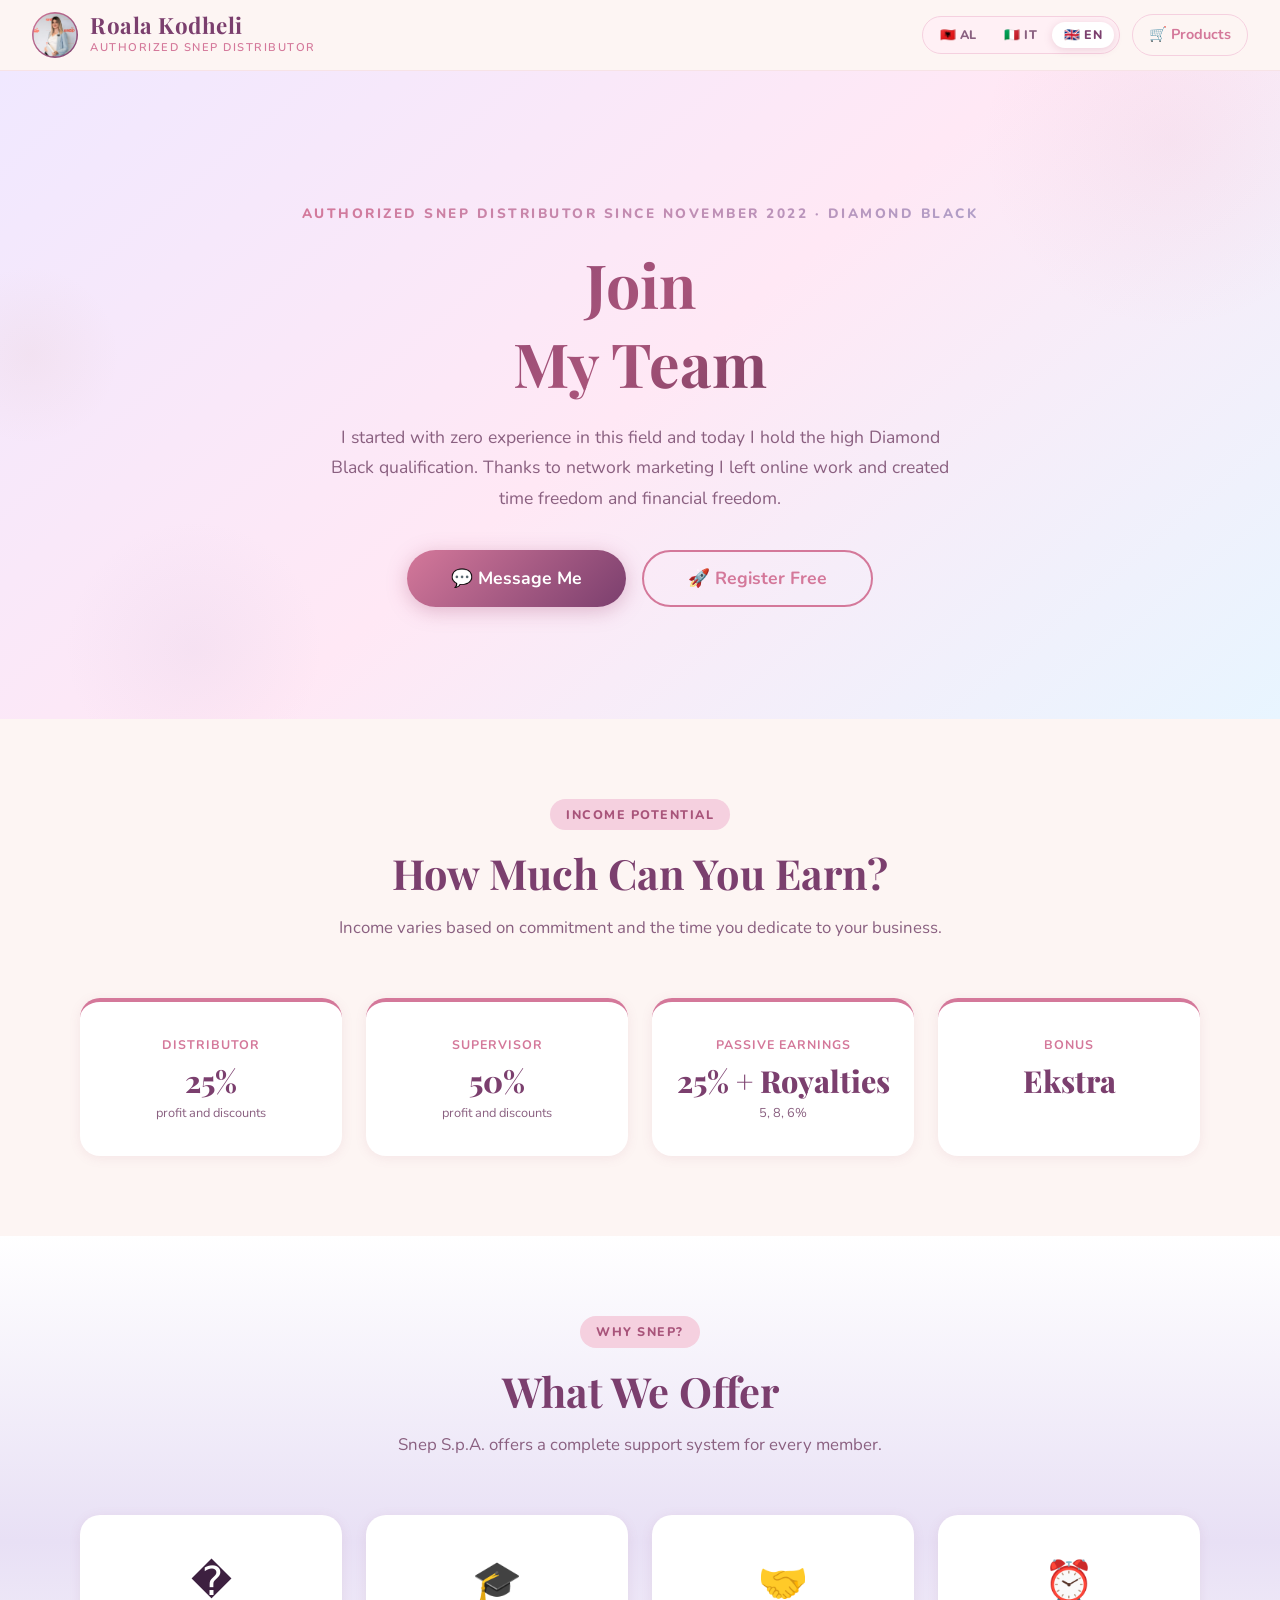
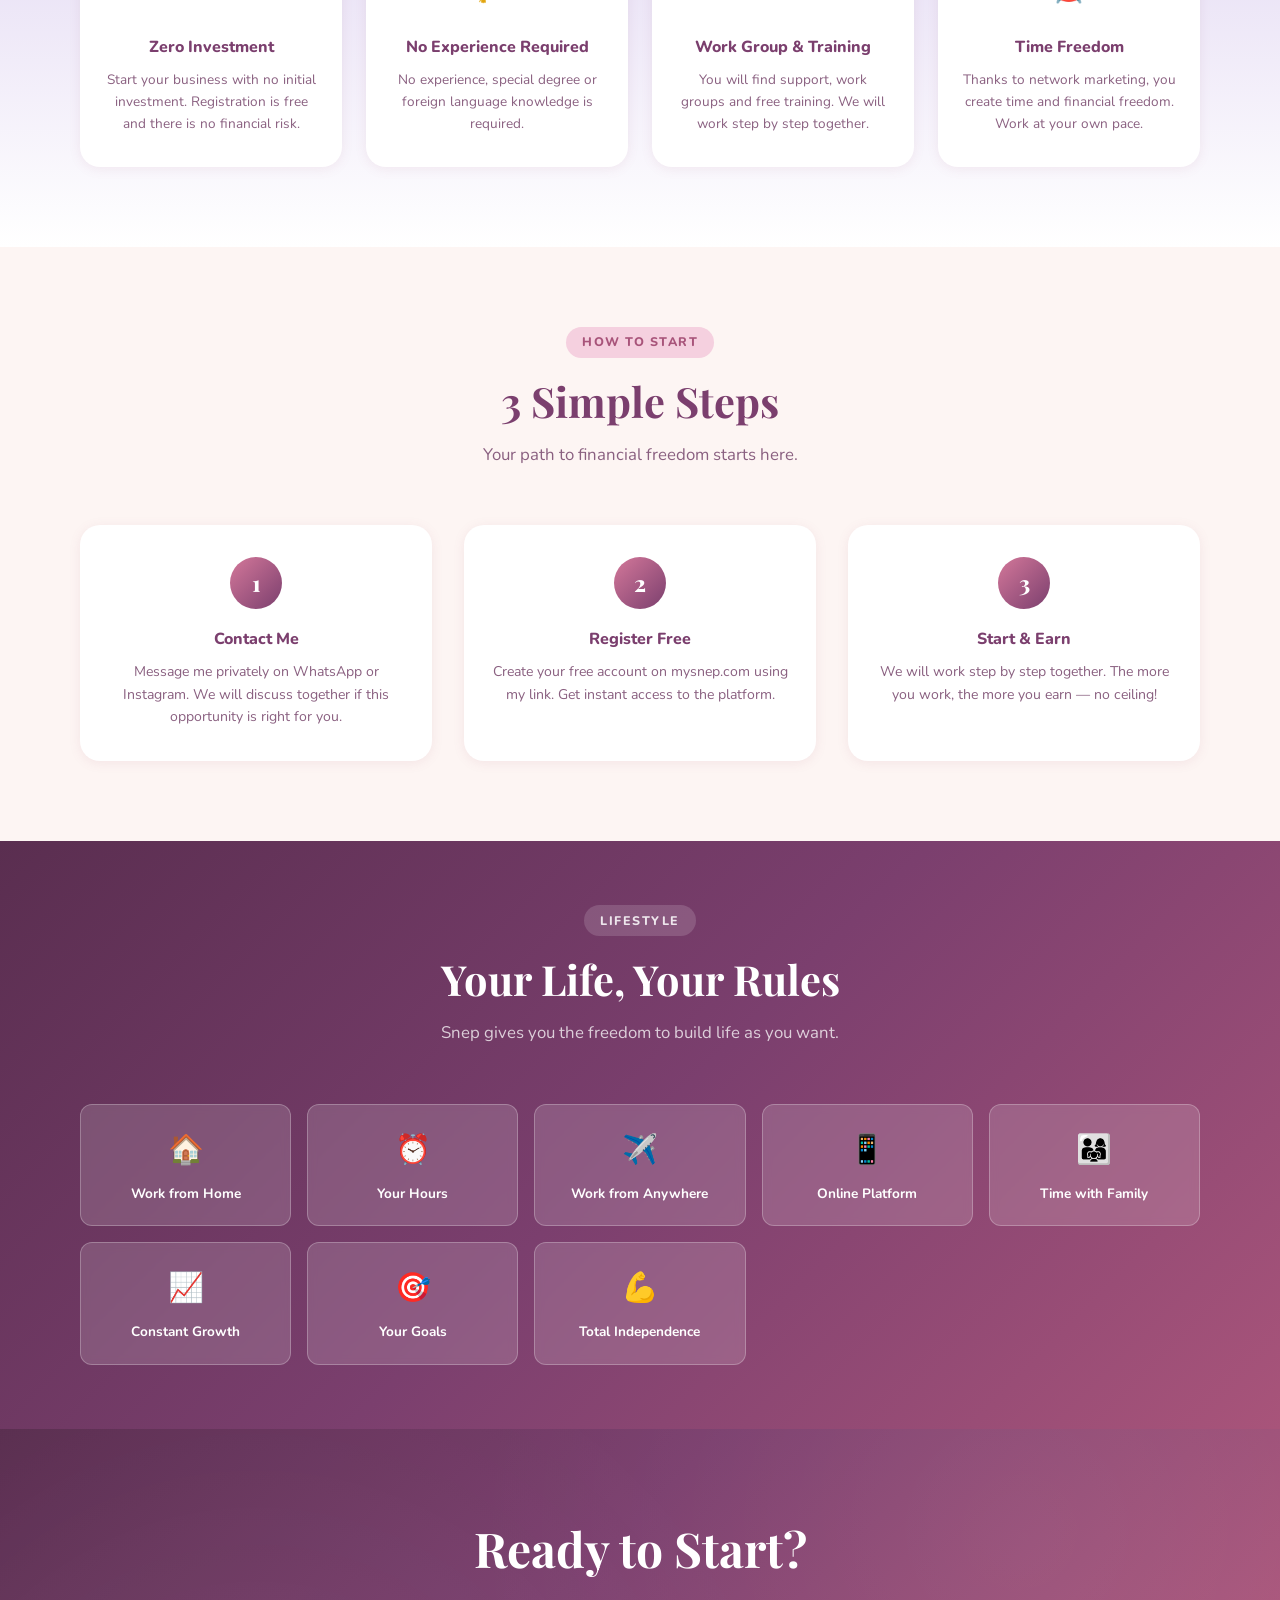
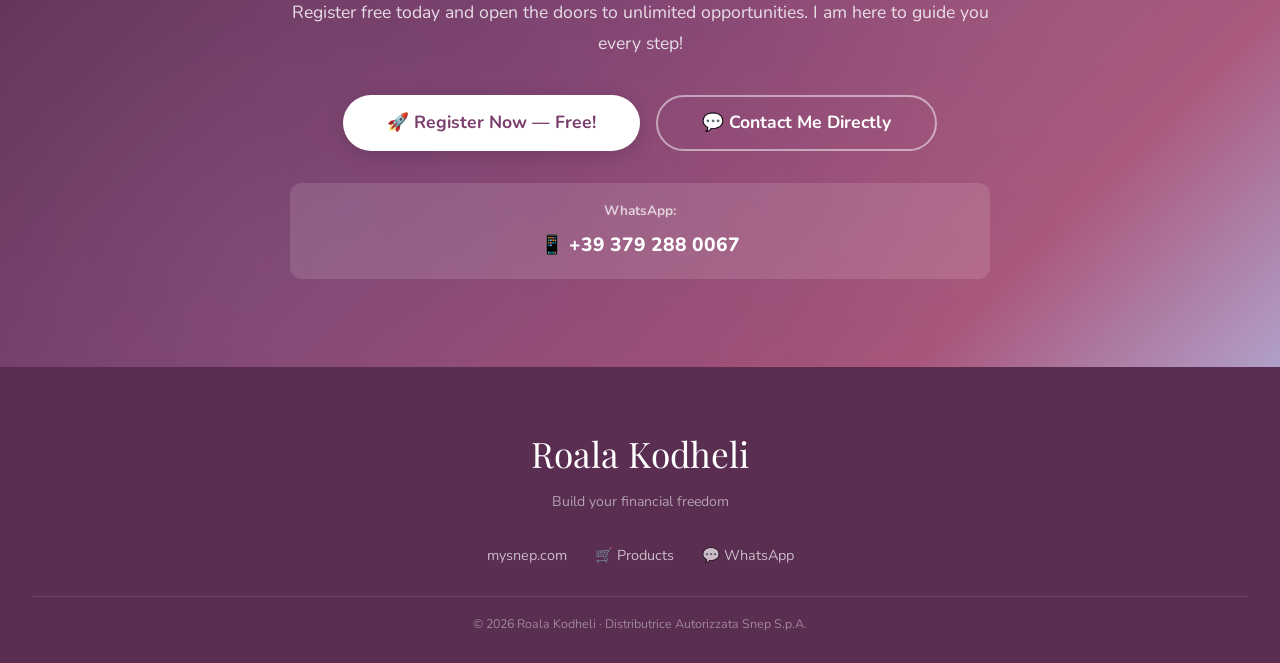
==== bashkohu.html @ 8983ddeb "Add files via upload" ====
﻿<!DOCTYPE html>
<html lang="sq">
<head>
  <meta charset="UTF-8"/>
  <meta name="viewport" content="width=device-width, initial-scale=1.0"/>
  <title>Roala Kodheli — Behu Pjesë e Ekipit Tim</title>
  <meta name="description" content="Roala Kodheli · Distributore e Autorizuar Snep S.p.A. — Ndërto biznesin tënd me zero investime. Bashkohu ekipit tim sot!"/>
  <link rel="stylesheet" href="style.css"/>
  <script>if(localStorage.getItem('snep_v')!=='2'){Object.keys(localStorage).filter(k=>k.startsWith('snep-snap')).forEach(k=>localStorage.removeItem(k));localStorage.setItem('snep_v','2');}</script>
  <style>
    /* ---- Income cards ---- */
    .income-grid {
      display: grid;
      grid-template-columns: repeat(auto-fit, minmax(200px, 1fr));
      gap: 1.5rem;
      margin-top: 2.5rem;
    }
    .income-card {
      background: white;
      border-radius: var(--radius);
      padding: 2rem 1.5rem;
      text-align: center;
      box-shadow: var(--shadow-sm);
      border-top: 4px solid var(--pink);
      transition: transform 0.3s ease, box-shadow 0.3s ease;
    }
    .income-card:hover { transform: translateY(-6px); box-shadow: var(--shadow-md); }
    .income-level {
      font-size: 0.78rem; font-weight: 700; letter-spacing: 1px;
      text-transform: uppercase; color: var(--pink); margin-bottom: 0.5rem;
    }
    .income-amount {
      font-family: 'Playfair Display', serif;
      font-size: 1.9rem; font-weight: 800;
      color: var(--plum); line-height: 1.1;
    }
    .income-period {
      font-size: 0.8rem; color: var(--text-muted); margin-top: 0.3rem;
    }

    /* ---- Steps ---- */
    .steps-grid {
      display: grid;
      grid-template-columns: repeat(auto-fit, minmax(240px, 1fr));
      gap: 2rem;
      margin-top: 2.5rem;
    }
    .step-card {
      background: white;
      border-radius: var(--radius);
      padding: 2rem 1.5rem;
      text-align: center;
      box-shadow: var(--shadow-sm);
      position: relative;
    }
    .step-number {
      width: 52px; height: 52px;
      background: linear-gradient(135deg, var(--pink), var(--plum));
      color: white; border-radius: 50%;
      display: flex; align-items: center; justify-content: center;
      font-family: 'Playfair Display', serif;
      font-size: 1.4rem; font-weight: 800;
      margin: 0 auto 1rem;
    }
    .step-title { font-weight: 800; font-size: 1rem; color: var(--plum); margin-bottom: 0.5rem; }
    .step-desc { font-size: 0.88rem; color: var(--text-muted); line-height: 1.6; }

    /* ---- Why join cards ---- */
    .why-grid {
      display: grid;
      grid-template-columns: repeat(auto-fit, minmax(220px, 1fr));
      gap: 1.5rem;
      margin-top: 2.5rem;
    }
    .why-card {
      background: white;
      border-radius: var(--radius);
      padding: 2rem 1.5rem;
      text-align: center;
      box-shadow: var(--shadow-sm);
      transition: transform 0.3s ease;
    }
    .why-card:hover { transform: translateY(-4px); }
    .why-icon { font-size: 2.5rem; margin-bottom: 1rem; }
    .why-title { font-weight: 800; font-size: 1rem; color: var(--plum); margin-bottom: 0.5rem; }
    .why-desc { font-size: 0.85rem; color: var(--text-muted); line-height: 1.6; }

    /* ---- Freedom grid ---- */
    .freedom-grid {
      display: grid;
      grid-template-columns: repeat(auto-fit, minmax(180px, 1fr));
      gap: 1rem;
      margin-top: 2.5rem;
    }
    .freedom-item {
      background: rgba(255,255,255,0.15);
      border: 1px solid rgba(255,255,255,0.25);
      border-radius: 12px;
      padding: 1.25rem 1rem;
      text-align: center;
      color: white;
      backdrop-filter: blur(4px);
    }
    .freedom-item .fi-icon { font-size: 1.8rem; margin-bottom: 0.4rem; }
    .freedom-item .fi-label { font-size: 0.85rem; font-weight: 700; }

    /* ---- Join CTA buttons ---- */
    .join-buttons {
      display: flex; gap: 1rem; justify-content: center; flex-wrap: wrap; margin-top: 2rem;
    }

    /* ---- Contact strip ---- */
    .contact-strip {
      background: var(--pink-light);
      border-radius: var(--radius);
      padding: 1.5rem 2rem;
      text-align: center;
      margin-top: 3rem;
    }
    .contact-strip p { color: var(--plum); font-weight: 700; margin-bottom: 0.5rem; }
    .contact-strip a {
      color: var(--plum-dark); font-size: 1.2rem; font-weight: 800;
      text-decoration: none; display: inline-flex; align-items: center; gap: 0.5rem;
    }
    .contact-strip a:hover { color: var(--pink); }

    /* Freedom section gradient */
    .section-freedom {
      background: linear-gradient(135deg, var(--plum-dark) 0%, var(--plum) 50%, var(--pink-dark) 100%);
      padding: 4rem 0;
    }
    .section-freedom .section-header .section-tag,
    .section-freedom .section-header .section-title,
    .section-freedom .section-header .section-subtitle {
      color: white;
    }
    .section-freedom .section-header .section-tag {
      background: rgba(255,255,255,0.15);
      color: rgba(255,255,255,0.85);
    }
    .visit-counter {
      position: fixed;
      bottom: 1rem;
      right: 1rem;
      z-index: 9999;
      display: flex;
      align-items: center;
      gap: 0.75rem;
      padding: 0.85rem 1rem;
      border-radius: 999px;
      background: rgba(255,255,255,0.96);
      color: #3b0a3f;
      font-weight: 700;
      font-size: 0.95rem;
      box-shadow: 0 16px 30px rgba(0,0,0,0.16);
      border: 1px solid rgba(255,93,150,0.15);
    }
    .visit-counter.hidden { display: none; }
    .visit-counter .status {
      font-size: 0.78rem;
      color: #7a4a6b;
    }
  </style>
</head>
<body>
<div id="visit-counter" class="visit-counter hidden">
  <span>Contatore visite</span>
  <span class="value" id="visit-count">0</span>
  <span class="status" id="visit-status">offline</span>
</div>

<!-- NAVBAR -->
<nav class="navbar">
  <a href="index.html" class="navbar-brand">
    <div class="navbar-logo"><img src="WhatsApp Image 2026-05-19 at 19.59.47.jpeg" alt="Roala Kodheli" style="object-position:center 38%;transform:scale(0.94);transition:transform 0.18s ease, object-position 0.18s ease;"></div>
    <div>
      <div class="brand-name">Roala Kodheli</div>
      <div class="brand-sub" data-i18n="nav.tagline">Distributrice Autorizzata Snep</div>
    </div>
  </a>
  <nav class="navbar-nav">
    <div class="lang-switcher">
      <button class="lang-btn active" data-lang="al">🇦🇱 AL</button>
      <button class="lang-btn" data-lang="it">🇮🇹 IT</button>
      <button class="lang-btn" data-lang="en">🇬🇧 EN</button>
    </div>
    <a href="produktet.html" class="nav-back" data-i18n="nav.products">🛒 Produktet</a>
  </nav>
</nav>

<!-- HERO -->
<section class="hero hero-join">
  <div class="hero-deco hero-deco-1"></div>
  <div class="hero-deco hero-deco-2"></div>
  <div class="hero-deco hero-deco-3"></div>
  <div class="hero-content">
    <p class="hero-eyebrow fade-up delay-1" data-i18n="hero.eyebrow">Distributore e Autorizuar Snep nga Nëntori 2022 · Diamond Black</p>
    <h1 class="hero-title fade-up delay-2" data-i18n="hero.title">Behu Pjesë<br>e Ekipit Tim</h1>
    <p class="hero-subtitle fade-up delay-3" data-i18n="hero.subtitle">
      Kam nisur me zero eksperiencë në këtë fushë dhe sot mbaj kualifikimin e lartë Diamond Black.<br><br>
      Falë network marketing kam hequr dorë nga puna online dhe sot kam krijuar lirinë e kohës dhe lirinë financiare.<br><br>
      Ofroj këtë mundësi punë çdo vajze dhe gruaje që dëshiron të krijojë biznesin e saj me zero investime.
      Nuk kërkohet të kesh eksperiencë, as shkollë të lartë të caktuar, as të njohesh një gjuhë të huaj.
      Në ekipitin tim do gjesh mbështetje, grupe punë dhe trajnime falas dhe gjithashtu do punojmë hap pas hapi së bashku.<br><br>
      <strong data-i18n="hero.focus">Çfarë po kërkoj?</strong><br>
      Vajza/gra/nëna ambicioze dhe që nuk trembet nga e reja.
      Qoftë nëse po kërkon një fitim extra apo diçka të madhe për të ndryshuar jetën tënde, je në vendin e duhur.<br><br>
      <strong data-i18n="hero.cta">Më shkruaj në privat</strong>
    </p>
    <div class="hero-actions fade-up delay-4">
      <a href="https://wa.me/393792880067" target="_blank" rel="noopener" class="btn btn-primary btn-lg" data-i18n="hero.btn1">💬 Shkruaj në Privat</a>
      <a href="http://www.mysnep.com/390176089" target="_blank" rel="noopener" class="btn btn-outline btn-lg" data-i18n="hero.btn2">🚀 Regjistrohu Falas</a>
  </div>
</section>

<!-- INCOME POTENTIAL -->
<section class="section">
  <div class="container">
    <div class="section-header reveal">
      <span class="section-tag" data-i18n="income.tag">Potenciali financiar</span>
      <h2 class="section-title" data-i18n="income.title">Sa Mund të Fitoni?</h2>
      <p class="section-subtitle" data-i18n="income.subtitle">Të ardhurat variojnë sipas angazhimit dhe kohës që i kushtoni biznesit tuaj.</p>
    </div>
    <div class="income-grid">
      <div class="income-card reveal">
        <div class="income-level" data-i18n="income.level1">Distributore</div>
        <div class="income-amount">25%</div>
        <div class="income-period" data-i18n="income.period">fitim dhe zbritje</div>
      </div>
      <div class="income-card reveal">
        <div class="income-level" data-i18n="income.level2">Supervisore</div>
        <div class="income-amount">50%</div>
        <div class="income-period" data-i18n="income.period">fitim dhe zbritje</div>
      </div>
      <div class="income-card reveal">
        <div class="income-level" data-i18n="income.level3">Fitime pasive</div>
        <div class="income-amount">25% + Royalties</div>
        <div class="income-period">5, 8, 6%</div>
      </div>
      <div class="income-card reveal">
        <div class="income-level" data-i18n="income.level4">Bonus</div>
        <div class="income-amount">Ekstra</div>
        <div class="income-period"></div>
      </div>
    </div>
  </div>
</section>

<!-- WHY JOIN -->
<section class="section section-alt">
  <div class="container">
    <div class="section-header reveal">
      <span class="section-tag" data-i18n="why.tag">Pse Snep?</span>
      <h2 class="section-title" data-i18n="why.title">Çfarë Të Ofrojmë</h2>
      <p class="section-subtitle" data-i18n="why.subtitle">Kompania Snep S.p.A. ofron një sistem të plotë mbështetjeje për çdo anëtar.</p>
    </div>
    <div class="why-grid">
      <div class="why-card reveal">
        <div class="why-icon">�</div>
        <div class="why-title" data-i18n="why.card1.title">Zero Investime</div>
        <div class="why-desc" data-i18n="why.card1.desc">Fillo biznesin tënd pa investime fillestare. Regjistrimi është falas dhe nuk ka rrezik financiar.</div>
      </div>
      <div class="why-card reveal">
        <div class="why-icon">🎓</div>
        <div class="why-title" data-i18n="why.card2.title">Pa Eksperiencë</div>
        <div class="why-desc" data-i18n="why.card2.desc">Nuk kërkohet eksperiencë, shkollë e lartë e caktuar apo njohje e gjuhëve të huaja.</div>
      </div>
      <div class="why-card reveal">
        <div class="why-icon">🤝</div>
        <div class="why-title" data-i18n="why.card3.title">Grup Pune & Trajnime</div>
        <div class="why-desc" data-i18n="why.card3.desc">Do gjesh mbështetje, grup pune dhe trajnime falas. Do punojmë hap pas hapi se bashku.</div>
      </div>
      <div class="why-card reveal">
        <div class="why-icon">⏰</div>
        <div class="why-title" data-i18n="why.card4.title">Liri e Kohës</div>
        <div class="why-desc" data-i18n="why.card4.desc">Fale network marketing krijo liri kohore dhe financiare. Puno sipas ritmit tënd.</div>
      </div>
    </div>
  </div>
</section>

<!-- STEPS -->
<section class="section">
  <div class="container">
    <div class="section-header reveal">
      <span class="section-tag" data-i18n="steps.tag">Si Filloni</span>
      <h2 class="section-title" data-i18n="steps.title">3 Hapa të Thjeshtë</h2>
      <p class="section-subtitle" data-i18n="steps.subtitle">Rruga juaj drejt lirisë financiare fillon këtu.</p>
    </div>
    <div class="steps-grid">
      <div class="step-card reveal">
        <div class="step-number">1</div>
        <div class="step-title" data-i18n="steps.card1.title">Na Kontakto</div>
        <div class="step-desc" data-i18n="steps.card1.desc">Shkruaj në privat në WhatsApp ose Instagram. Do të diskutojmë së bashku nëse kjo mundësi është për ty.</div>
      </div>
      <div class="step-card reveal">
        <div class="step-number">2</div>
        <div class="step-title" data-i18n="steps.card2.title">Regjistrohu Falas</div>
        <div class="step-desc" data-i18n="steps.card2.desc">Krijoni llogarinë tuaj falas në mysnep.com duke përdorur linkun tim. Merr menjëherë hyrjen në platformë.</div>
      </div>
      <div class="step-card reveal">
        <div class="step-number">3</div>
        <div class="step-title" data-i18n="steps.card3.title">Fillo & Fito</div>
        <div class="step-desc" data-i18n="steps.card3.desc">Do punojmë hap pas hapi se bashku. Sa më shumë punoni, aq më shumë fitoni — pa tavanin!</div>
      </div>
    </div>
  </div>
</section>

<!-- FREEDOM -->
<section class="section-freedom">
  <div class="container">
    <div class="section-header reveal">
      <span class="section-tag" style="background:rgba(255,255,255,0.15); color:rgba(255,255,255,0.85);" data-i18n="freedom.tag">Stili i jetës</span>
      <h2 class="section-title" style="color:white;" data-i18n="freedom.title">Jeta Jote, Rregullat Tua</h2>
      <p class="section-subtitle" style="color:rgba(255,255,255,0.75);" data-i18n="freedom.subtitle">Snep ju jep lirinë të ndërtoni jetën ashtu siç doni.</p>
    </div>
    <div class="freedom-grid">
      <div class="freedom-item reveal">
        <div class="fi-icon">🏠</div>
        <div class="fi-label" data-i18n="freedom.item1">Punë nga Shtëpia</div>
      </div>
      <div class="freedom-item reveal">
        <div class="fi-icon">⏰</div>
        <div class="fi-label" data-i18n="freedom.item2">Oraret Tua</div>
      </div>
      <div class="freedom-item reveal">
        <div class="fi-icon">✈️</div>
        <div class="fi-label" data-i18n="freedom.item3">Punë nga Kudo</div>
      </div>
      <div class="freedom-item reveal">
        <div class="fi-icon">📱</div>
        <div class="fi-label" data-i18n="freedom.item4">Platforma Online</div>
      </div>
      <div class="freedom-item reveal">
        <div class="fi-icon">👨‍👩‍👧</div>
        <div class="fi-label" data-i18n="freedom.item5">Kohë me Familjen</div>
      </div>
      <div class="freedom-item reveal">
        <div class="fi-icon">📈</div>
        <div class="fi-label" data-i18n="freedom.item6">Rritje Konstante</div>
      </div>
      <div class="freedom-item reveal">
        <div class="fi-icon">🎯</div>
        <div class="fi-label" data-i18n="freedom.item7">Qëllimet Tuaja</div>
      </div>
      <div class="freedom-item reveal">
        <div class="fi-icon">💪</div>
        <div class="fi-label" data-i18n="freedom.item8">Pavarësi Totale</div>
      </div>
    </div>
  </div>
</section>

<!-- Testimonials section removed -->

<!-- JOIN CTA -->
<section class="cta-section">
  <div class="cta-inner">
    <h2 data-i18n="cta.title">Gati për të Filluar?</h2>
    <p data-i18n="cta.desc">Regjistrohu falas sot dhe hap dyert e mundësive të pakufizuara. Jam këtu për të të udhëhequr çdo hap!</p>
    <div class="join-buttons">
      <a href="http://www.mysnep.com/390176089" target="_blank" rel="noopener" class="btn btn-white btn-lg" data-i18n="cta.btn1">🚀 Regjistrohu Tani — Falas!</a>
      <a href="https://wa.me/393792880067" target="_blank" rel="noopener" class="btn btn-outline btn-lg" style="border-color:rgba(255,255,255,0.5); color:white;" data-i18n="cta.btn2">💬 Kontaktomë Direkt</a>
    </div>
    <div class="contact-strip" style="background:rgba(255,255,255,0.12); margin-top:2rem; border-radius:12px; padding:1rem 1.5rem;">
      <p style="color:rgba(255,255,255,0.7); font-size:0.85rem; margin-bottom:0.4rem;" data-i18n="contact.label">WhatsApp:</p>
      <a href="https://wa.me/393792880067" target="_blank" rel="noopener" style="color:white; font-size:1.2rem; font-weight:800; text-decoration:none;" data-i18n="contact.value">📱 +39 379 288 0067</a>
    </div>
  </div>
</section>

<!-- FOOTER -->
<footer class="footer">
  <div class="footer-logo">Roala Kodheli</div>
  <div class="footer-tagline" data-i18n="footer.tag">Ndërto Lirinë Tënde Financiare</div>
  <div class="footer-links">
    <a href="http://www.mysnep.com/390176089" target="_blank" rel="noopener">mysnep.com</a>
    <a href="produktet.html" data-i18n="nav.products">🛒 Produktet</a>
    <a href="https://wa.me/393792880067" target="_blank" rel="noopener">💬 WhatsApp</a>
  </div>
  <hr class="footer-divider"/>
  <div class="footer-copy" data-i18n="footer.copy">© 2026 Roala Kodheli · Distributrice Autorizzata Snep S.p.A.</div>
</footer>

<script>
function initReveal() {
  const io = new IntersectionObserver((entries) => {
    entries.forEach(e => {
      if (e.isIntersecting) { e.target.classList.add('visible'); io.unobserve(e.target); }
    });
  }, { threshold: 0.12 });
  document.querySelectorAll('.reveal').forEach(el => io.observe(el));
}

document.addEventListener('DOMContentLoaded', () => {
  initReveal();
});
</script>
<script>
const T = {
  al: {
    "nav.tagline": "Distributrice Autorizzata Snep",
    "nav.products": "🛒 Produktet",
    "hero.eyebrow": "Distributore e Autorizuar Snep nga Nëntori 2022 · Diamond Black",
    "hero.title": "Behu Pjesë<br>e Ekipit Tim",
    "hero.subtitle": "Kam nisur me zero eksperiencë në këtë fushë dhe sot mbaj kualifikimin e lartë Diamond Black.<br><br>Falë network marketing kam hequr dorë nga puna online dhe sot kam krijuar lirinë e kohës dhe lirinë financiare.<br><br>Ofruaj këtë mundësi punë çdo vajze dhe gruaje që dëshiron të krijojë biznesin e saj me zero investime. Nuk kërkohet të kesh eksperiencë, as shkollë të lartë të caktuar, as të njohesh një gjuhë të huaj. Në ekipitin tim do gjesh mbështetje, grupe punë dhe trajnime falas dhe gjithashtu do punojmë hap pas hapi së bashku.<br><br>",
    "hero.focus": "Çfarë po kërkoj?",
    "hero.cta": "Më shkruaj në privat",
    "hero.btn1": "💬 Shkruaj në Privat",
    "hero.btn2": "🚀 Regjistrohu Falas",
    "income.tag": "Potenciali financiar",
    "income.title": "Sa Mund të Fitoni?",
    "income.subtitle": "Të ardhurat variojnë sipas angazhimit dhe kohës që i kushtoni biznesit tuaj.",
    "income.level1": "Distributore",
    "income.level2": "Supervisore",
    "income.level3": "Fitime pasive",
    "income.level4": "Bonus",
    "income.period": "fitim dhe zbritje",
    "why.tag": "Pse Snep?",
    "why.title": "Çfarë Të Ofrojmë",
    "why.subtitle": "Kompania Snep S.p.A. ofron një sistem të plotë mbështetjeje për çdo anëtar.",
    "why.card1.title": "Zero Investime",
    "why.card1.desc": "Fillo biznesin tënd pa investime fillestare. Regjistrimi është falas dhe nuk ka rrezik financiar.",
    "why.card2.title": "Pa Eksperiencë",
    "why.card2.desc": "Nuk kërkohet eksperiencë, shkollë e lartë e caktuar apo njohje e gjuhëve të huaja.",
    "why.card3.title": "Grup Pune & Trajnime",
    "why.card3.desc": "Do gjesh mbështetje, grup pune dhe trajnime falas. Do punojmë hap pas hapi se bashku.",
    "why.card4.title": "Liri e Kohës",
    "why.card4.desc": "Fale network marketing krijo liri kohore dhe financiare. Puno sipas ritmit tënd.",
    "steps.tag": "Si Filloni",
    "steps.title": "3 Hapa të Thjeshtë",
    "steps.subtitle": "Rruga juaj drejt lirisë financiare fillon këtu.",
    "steps.card1.title": "Na Kontakto",
    "steps.card1.desc": "Shkruaj në privat në WhatsApp ose Instagram. Do të diskutojmë së bashku nëse kjo mundësi është për ty.",
    "steps.card2.title": "Regjistrohu Falas",
    "steps.card2.desc": "Krijoni llogarinë tuaj falas në mysnep.com duke përdorur linkun tim. Merr menjëherë hyrjen në platformë.",
    "steps.card3.title": "Fillo & Fito",
    "steps.card3.desc": "Do punojmë hap pas hapi se bashku. Sa më shumë punoni, aq më shumë fitoni — pa tavanin!",
    "freedom.tag": "Stili i jetës",
    "freedom.title": "Jeta Jote, Rregullat Tua",
    "freedom.subtitle": "Snep ju jep lirinë të ndërtoni jetën ashtu siç doni.",
    "freedom.item1": "Punë nga Shtëpia",
    "freedom.item2": "Oraret Tua",
    "freedom.item3": "Punë nga Kudo",
    "freedom.item4": "Platforma Online",
    "freedom.item5": "Kohë me Familjen",
    "freedom.item6": "Rritje Konstante",
    "freedom.item7": "Qëllimet Tuaja",
    "freedom.item8": "Pavarësi Totale",
    "cta.title": "Gati për të Filluar?",
    "cta.desc": "Regjistrohu falas sot dhe hap dyert e mundësive të pakufizuara. Jam këtu për të të udhëhequr çdo hap!",
    "cta.btn1": "🚀 Regjistrohu Tani — Falas!",
    "cta.btn2": "💬 Kontaktomë Direkt",
    "contact.label": "WhatsApp:",
    "contact.value": "📱 +39 379 288 0067",
    "footer.tag": "Ndërto Lirinë Tënde Financiare",
    "footer.copy": "© 2026 Roala Kodheli · Distributrice Autorizzata Snep S.p.A."
  },
  it: {
    "nav.tagline": "Distributrice Autorizzata Snep",
    "nav.products": "🛒 Prodotti",
    "hero.eyebrow": "Distributrice Autorizzata Snep da Novembre 2022 · Diamond Black",
    "hero.title": "Unisciti<br>al Mio Team",
    "hero.subtitle": "Ho iniziato senza alcuna esperienza in questo settore e oggi ho raggiunto la qualifica Diamond Black. Grazie al network marketing ho lasciato il lavoro online e ho creato la libertà del tempo e la libertà finanziaria.",
    "hero.focus": "Cosa cerco?",
    "hero.cta": "Scrivimi in privato",
    "hero.btn1": "💬 Scrivi in Privato",
    "hero.btn2": "🚀 Registrati Gratis",
    "income.tag": "Potenziale finanziario",
    "income.title": "Quanto Puoi Guadagnare?",
    "income.subtitle": "I guadagni variano in base all'impegno e al tempo dedicato al tuo business.",
    "income.level1": "Distributrice",
    "income.level2": "Supervisore",
    "income.level3": "Guadagni passivi",
    "income.level4": "Bonus",
    "income.period": "guadagno e sconti",
    "why.tag": "Perché Snep?",
    "why.title": "Cosa Offriamo",
    "why.subtitle": "La società Snep S.p.A. offre un sistema completo di supporto per ogni membro.",
    "why.card1.title": "Zero Investimenti",
    "why.card1.desc": "Avvia il tuo business senza investimenti iniziali. La registrazione è gratuita e non ci sono rischi finanziari.",
    "why.card2.title": "Nessuna Esperienza",
    "why.card2.desc": "Non è richiesta esperienza, titoli di studio particolari o conoscenza di lingue straniere.",
    "why.card3.title": "Gruppo di Lavoro e Formazione",
    "why.card3.desc": "Troverai supporto, gruppi di lavoro e formazione gratuita. Lavoreremo passo dopo passo insieme.",
    "why.card4.title": "Libertà di Tempo",
    "why.card4.desc": "Grazie al network marketing crei libertà di tempo e finanziaria. Lavora al tuo ritmo.",
    "steps.tag": "Come Iniziare",
    "steps.title": "3 Passi Semplici",
    "steps.subtitle": "Il tuo percorso verso la libertà finanziaria inizia qui.",
    "steps.card1.title": "Contattami",
    "steps.card1.desc": "Scrivi in privato su WhatsApp o Instagram. Discuteremo insieme se questa opportunità è per te.",
    "steps.card2.title": "Registrati Gratis",
    "steps.card2.desc": "Crea il tuo account gratuito su mysnep.com usando il mio link. Ricevi subito accesso alla piattaforma.",
    "steps.card3.title": "Inizia & Guadagna",
    "steps.card3.desc": "Lavoreremo passo dopo passo insieme. Più lavori, più guadagni — senza limiti!",
    "freedom.tag": "Stile di vita",
    "freedom.title": "La Tua Vita, le Tue Regole",
    "freedom.subtitle": "Snep ti dà la libertà di costruire la vita come desideri.",
    "freedom.item1": "Lavoro da Casa",
    "freedom.item2": "Orari Tuoi",
    "freedom.item3": "Lavora da Ovunque",
    "freedom.item4": "Piattaforma Online",
    "freedom.item5": "Tempo con la Famiglia",
    "freedom.item6": "Crescita Costante",
    "freedom.item7": "I Tuoi Obiettivi",
    "freedom.item8": "Indipendenza Totale",
    "cta.title": "Pronta a Iniziare?",
    "cta.desc": "Registrati gratis oggi e apri le porte a infinite opportunità. Sono qui per guidarti in ogni passo!",
    "cta.btn1": "🚀 Registrati Ora — Gratis!",
    "cta.btn2": "💬 Contattami Direttamente",
    "contact.label": "WhatsApp:",
    "contact.value": "📱 +39 379 288 0067",
    "footer.tag": "Costruisci la tua libertà finanziaria",
    "footer.copy": "© 2026 Roala Kodheli · Distributrice Autorizzata Snep S.p.A."
  },
  en: {
    "nav.tagline": "Authorized Snep Distributor",
    "nav.products": "🛒 Products",
    "hero.eyebrow": "Authorized Snep Distributor since November 2022 · Diamond Black",
    "hero.title": "Join<br>My Team",
    "hero.subtitle": "I started with zero experience in this field and today I hold the high Diamond Black qualification. Thanks to network marketing I left online work and created time freedom and financial freedom.",
    "hero.focus": "What am I looking for?",
    "hero.cta": "Message me privately",
    "hero.btn1": "💬 Message Me",
    "hero.btn2": "🚀 Register Free",
    "income.tag": "Income potential",
    "income.title": "How Much Can You Earn?",
    "income.subtitle": "Income varies based on commitment and the time you dedicate to your business.",
    "income.level1": "Distributor",
    "income.level2": "Supervisor",
    "income.level3": "Passive earnings",
    "income.level4": "Bonus",
    "income.period": "profit and discounts",
    "why.tag": "Why Snep?",
    "why.title": "What We Offer",
    "why.subtitle": "Snep S.p.A. offers a complete support system for every member.",
    "why.card1.title": "Zero Investment",
    "why.card1.desc": "Start your business with no initial investment. Registration is free and there is no financial risk.",
    "why.card2.title": "No Experience Required",
    "why.card2.desc": "No experience, special degree or foreign language knowledge is required.",
    "why.card3.title": "Work Group & Training",
    "why.card3.desc": "You will find support, work groups and free training. We will work step by step together.",
    "why.card4.title": "Time Freedom",
    "why.card4.desc": "Thanks to network marketing, you create time and financial freedom. Work at your own pace.",
    "steps.tag": "How to Start",
    "steps.title": "3 Simple Steps",
    "steps.subtitle": "Your path to financial freedom starts here.",
    "steps.card1.title": "Contact Me",
    "steps.card1.desc": "Message me privately on WhatsApp or Instagram. We will discuss together if this opportunity is right for you.",
    "steps.card2.title": "Register Free",
    "steps.card2.desc": "Create your free account on mysnep.com using my link. Get instant access to the platform.",
    "steps.card3.title": "Start & Earn",
    "steps.card3.desc": "We will work step by step together. The more you work, the more you earn — no ceiling!",
    "freedom.tag": "Lifestyle",
    "freedom.title": "Your Life, Your Rules",
    "freedom.subtitle": "Snep gives you the freedom to build life as you want.",
    "freedom.item1": "Work from Home",
    "freedom.item2": "Your Hours",
    "freedom.item3": "Work from Anywhere",
    "freedom.item4": "Online Platform",
    "freedom.item5": "Time with Family",
    "freedom.item6": "Constant Growth",
    "freedom.item7": "Your Goals",
    "freedom.item8": "Total Independence",
    "cta.title": "Ready to Start?",
    "cta.desc": "Register free today and open the doors to unlimited opportunities. I am here to guide you every step!",
    "cta.btn1": "🚀 Register Now — Free!",
    "cta.btn2": "💬 Contact Me Directly",
    "contact.label": "WhatsApp:",
    "contact.value": "📱 +39 379 288 0067",
    "footer.tag": "Build your financial freedom",
    "footer.copy": "© 2026 Roala Kodheli · Distributrice Autorizzata Snep S.p.A."
  }
};

let currentLang = 'al';

function getLangFromURL() {
  try {
    const params = new URLSearchParams(window.location.search);
    const lang = params.get('lang');
    return ['al','it','en'].includes(lang) ? lang : null;
  } catch (e) {
    return null;
  }
}

function updateInternalLinks(lang) {
  if (!lang) return;
  document.querySelectorAll('a[href]').forEach(el => {
    const href = el.getAttribute('href');
    if (!href || href.startsWith('#') || href.startsWith('mailto:') || href.startsWith('tel:') || href.match(/^[a-z]+:/i)) return;
    if (!href.endsWith('.html') && href.indexOf('.html?') === -1) return;
    try {
      const url = new URL(href, window.location.href);
      url.searchParams.set('lang', lang);
      el.setAttribute('href', url.pathname + url.search);
    } catch (e) {}
  });
}

function setLang(lang) {
  if (!T[lang]) lang = 'al';
  currentLang = lang;
  document.querySelectorAll('.lang-switcher .lang-btn').forEach(function(b) {
    b.classList.toggle('active', b.dataset.lang === lang);
  });
  document.querySelectorAll('[data-i18n]').forEach(function(el) {
    var key = el.getAttribute('data-i18n');
    if (T[lang][key] !== undefined) el.innerHTML = T[lang][key];
  });
  document.documentElement.lang = lang === 'al' ? 'sq' : lang;
  try { localStorage.setItem('snep-lang', lang); } catch (e) {}
  updateInternalLinks(lang);
}

function detectLang() {
  const urlLang = getLangFromURL();
  if (urlLang) return urlLang;
  var lang = (navigator.language || navigator.userLanguage || 'en').toLowerCase();
  if (lang.startsWith('sq') || lang.startsWith('al')) return 'al';
  if (lang.startsWith('it')) return 'it';
  return 'en';
}

function authorizeVisitCounter() {
  const secret = 'roala-view-token';
  const authKey = 'snep-visit-counter-auth';
  const params = new URLSearchParams(window.location.search);
  const token = params.get('showcounter');
  if (token === secret) {
    try { localStorage.setItem(authKey, secret); } catch (e) {}
    return true;
  }
  return localStorage.getItem(authKey) === secret;
}

function setupVisitCounter() {
  const el = document.getElementById('visit-counter');
  const countEl = document.getElementById('visit-count');
  const statusEl = document.getElementById('visit-status');
  if (!el || !countEl || !statusEl) return;
  if (!authorizeVisitCounter()) return;

  const counterKey = 'snep-visit-counter-count';
  let count = Number(localStorage.getItem(counterKey) || 0);
  const online = navigator.onLine;
  if (online) {
    count += 1;
    try { localStorage.setItem(counterKey, count); } catch (e) {}
  }
  countEl.textContent = count;
  statusEl.textContent = online ? 'online' : 'offline';
  el.classList.remove('hidden');
}

document.addEventListener('DOMContentLoaded', function() {
  var savedLang = null;
  try { savedLang = localStorage.getItem('snep-lang'); } catch (e) {}
  const urlLang = getLangFromURL();
  setLang(urlLang || savedLang || detectLang());
  setupVisitCounter();
});
</script>
<script src="editor.js"></script>
</body>
</html>
---- style.css ----
/* =====================================================
   SNEP WELLNESS — Stylesheet Feminin & Benessere
   ===================================================== */
@import url('https://fonts.googleapis.com/css2?family=Playfair+Display:ital,wght@0,400;0,600;0,700;1,400&family=Nunito:wght@300;400;500;600;700;800&display=swap');

/* === CSS VARIABLES === */
:root {
  --pink:           #D4789A;
  --pink-light:     #F5D0DF;
  --pink-lighter:   #FFF0F5;
  --pink-dark:      #A8547A;
  --plum:           #7B3F6E;
  --plum-dark:      #5A2E50;
  --lavender:       #B09FC8;
  --lavender-light: #E8E0F5;
  --gold:           #C9957A;
  --cream:          #FDF5F3;
  --white:          #FFFFFF;
  --text:           #3D2040;
  --text-muted:     #8A6080;
  --shadow-sm:  0 2px 12px rgba(168, 84, 122, 0.10);
  --shadow:     0 8px 32px rgba(168, 84, 122, 0.15);
  --shadow-lg:  0 16px 56px rgba(168, 84, 122, 0.22);
  --radius-sm:  12px;
  --radius:     20px;
  --radius-lg:  32px;
  --transition: all 0.32s cubic-bezier(0.4, 0, 0.2, 1);
}

/* === RESET === */
*, *::before, *::after { box-sizing: border-box; margin: 0; padding: 0; }
html { scroll-behavior: smooth; font-size: 16px; }
body {
  font-family: 'Nunito', sans-serif;
  background-color: var(--cream);
  color: var(--text);
  line-height: 1.75;
  overflow-x: hidden;
}
h1, h2, h3, h4, h5 {
  font-family: 'Playfair Display', serif;
  color: var(--plum);
  line-height: 1.3;
}
img { max-width: 100%; height: auto; display: block; }
a { text-decoration: none; color: inherit; }

/* === SCROLLBAR === */
::-webkit-scrollbar { width: 8px; }
::-webkit-scrollbar-track { background: var(--cream); }
::-webkit-scrollbar-thumb { background: var(--pink-light); border-radius: 50px; }
::-webkit-scrollbar-thumb:hover { background: var(--pink); }

/* =====================================================
   NAVBAR
   ===================================================== */
.navbar {
  position: sticky;
  top: 0;
  z-index: 200;
  background: rgba(253, 245, 243, 0.95);
  backdrop-filter: blur(20px);
  -webkit-backdrop-filter: blur(20px);
  border-bottom: 1px solid rgba(212, 120, 154, 0.15);
  padding: 0.75rem 2rem;
  display: flex;
  align-items: center;
  justify-content: space-between;
  gap: 1rem;
}
.navbar-brand {
  display: flex;
  align-items: center;
  gap: 0.75rem;
  text-decoration: none;
}
.navbar-logo {
  width: 46px;
  height: 46px;
  background: linear-gradient(135deg, var(--pink), var(--plum));
  border-radius: 50%;
  display: flex;
  align-items: center;
  justify-content: center;
  font-size: 1.4rem;
  flex-shrink: 0;
  overflow: hidden;
}
.navbar-logo img {
  width: 100%;
  height: 100%;
  object-fit: cover;
  border-radius: 50%;
}
/* Uniform profile image framing: show more above the head */
.navbar-logo img,
.about-logo-circle img {
  object-position: center 38%;
  transform: scale(0.94);
  transition: transform 0.18s ease, object-position 0.18s ease;
}
.brand-name {
  font-family: 'Playfair Display', serif;
  font-size: 1.4rem;
  font-weight: 700;
  color: var(--plum);
  letter-spacing: 0.5px;
  line-height: 1.1;
}
.brand-sub {
  font-size: 0.7rem;
  color: var(--pink);
  font-weight: 600;
  letter-spacing: 1.5px;
  text-transform: uppercase;
}
.navbar-nav {
  display: flex;
  align-items: center;
  gap: 0.75rem;
}
.nav-back {
  display: flex;
  align-items: center;
  gap: 0.4rem;
  color: var(--pink);
  font-size: 0.9rem;
  font-weight: 700;
  padding: 0.45rem 1rem;
  border-radius: 50px;
  transition: var(--transition);
  border: 1.5px solid var(--pink-light);
}
.nav-back:hover {
  background: var(--pink-light);
  border-color: var(--pink);
}

/* === LANGUAGE SWITCHER === */
.lang-switcher {
  display: flex;
  gap: 0.2rem;
  background: var(--pink-lighter);
  border-radius: 50px;
  padding: 0.3rem;
  border: 1px solid var(--pink-light);
}
.lang-btn {
  border: none;
  background: transparent;
  padding: 0.3rem 0.75rem;
  border-radius: 50px;
  cursor: pointer;
  font-size: 0.78rem;
  font-weight: 800;
  color: var(--text-muted);
  font-family: 'Nunito', sans-serif;
  transition: var(--transition);
  letter-spacing: 0.5px;
}
.lang-btn.active,
.lang-btn:hover {
  background: var(--white);
  color: var(--plum);
  box-shadow: 0 2px 8px rgba(168, 84, 122, 0.2);
}

/* =====================================================
   HERO SECTIONS
   ===================================================== */
.hero {
  min-height: 72vh;
  display: flex;
  align-items: center;
  justify-content: center;
  text-align: center;
  padding: 5rem 2rem 4rem;
  position: relative;
  overflow: hidden;
}
.hero-landing  { background: linear-gradient(140deg, #FFF0F5 0%, #F5E8FF 45%, #FFF5E8 100%); }
.hero-products { background: linear-gradient(140deg, #FFF3F8 0%, #F0E8FF 50%, #FFF5E0 100%); }
.hero-join     { background: linear-gradient(140deg, #F0E8FF 0%, #FFE8F5 50%, #E8F5FF 100%); }

.hero-deco {
  position: absolute;
  border-radius: 50%;
  pointer-events: none;
  opacity: 0.5;
}
.hero-deco-1 {
  width: 380px; height: 380px;
  background: radial-gradient(circle, rgba(212, 120, 154, 0.15), transparent 70%);
  top: -120px; right: -80px;
  animation: floatDeco 8s ease-in-out infinite;
}
.hero-deco-2 {
  width: 260px; height: 260px;
  background: radial-gradient(circle, rgba(176, 159, 200, 0.18), transparent 70%);
  bottom: -60px; left: 5%;
  animation: floatDeco 10s ease-in-out infinite reverse;
}
.hero-deco-3 {
  width: 180px; height: 180px;
  background: radial-gradient(circle, rgba(201, 149, 122, 0.15), transparent 70%);
  top: 30%; left: -60px;
  animation: floatDeco 12s ease-in-out infinite 2s;
}
@keyframes floatDeco {
  0%, 100% { transform: translateY(0) scale(1); }
  50%       { transform: translateY(-20px) scale(1.05); }
}

.hero-content { position: relative; z-index: 1; max-width: 820px; }


.hero-eyebrow {
  display: inline-block;
  background: linear-gradient(135deg, var(--pink), var(--lavender));
  -webkit-background-clip: text;
  -webkit-text-fill-color: transparent;
  background-clip: text;
  font-size: 0.85rem;
  font-weight: 800;
  letter-spacing: 2.5px;
  text-transform: uppercase;
  margin-bottom: 1.1rem;
}
.hero-title {
  font-size: clamp(2.2rem, 5.5vw, 3.8rem);
  font-weight: 700;
  margin-bottom: 1.25rem;
  background: linear-gradient(135deg, var(--plum), var(--pink-dark), var(--plum-dark));
  -webkit-background-clip: text;
  -webkit-text-fill-color: transparent;
  background-clip: text;
}
.hero-subtitle {
  font-size: 1.1rem;
  color: var(--text-muted);
  max-width: 620px;
  margin: 0 auto 2.25rem;
  font-weight: 400;
}
.hero-actions {
  display: flex;
  gap: 1rem;
  justify-content: center;
  flex-wrap: wrap;
}

/* =====================================================
   BUTTONS
   ===================================================== */
.btn {
  display: inline-flex;
  align-items: center;
  justify-content: center;
  gap: 0.5rem;
  padding: 0.85rem 2rem;
  border-radius: 50px;
  font-family: 'Nunito', sans-serif;
  font-size: 1rem;
  font-weight: 700;
  cursor: pointer;
  border: none;
  transition: var(--transition);
  text-decoration: none;
  white-space: nowrap;
  line-height: 1;
}
.btn-primary {
  background: linear-gradient(135deg, var(--pink), var(--plum));
  color: white;
  box-shadow: 0 4px 20px rgba(168, 84, 122, 0.35);
}
.btn-primary:hover { transform: translateY(-3px); box-shadow: 0 8px 32px rgba(168, 84, 122, 0.45); }
.btn-secondary {
  background: linear-gradient(135deg, var(--lavender), var(--plum));
  color: white;
  box-shadow: 0 4px 20px rgba(123, 63, 110, 0.3);
}
.btn-secondary:hover { transform: translateY(-3px); box-shadow: 0 8px 32px rgba(123, 63, 110, 0.4); }
.btn-outline {
  background: transparent;
  border: 2px solid var(--pink);
  color: var(--pink);
}
.btn-outline:hover { background: var(--pink-light); transform: translateY(-2px); }
.btn-white {
  background: white;
  color: var(--plum);
  box-shadow: 0 4px 20px rgba(0, 0, 0, 0.15);
}
.btn-white:hover { transform: translateY(-3px); box-shadow: 0 8px 32px rgba(0, 0, 0, 0.22); }
.btn-lg { padding: 1.1rem 2.75rem; font-size: 1.1rem; }
.btn-sm { padding: 0.55rem 1.25rem; font-size: 0.85rem; }

/* =====================================================
   LAYOUT
   ===================================================== */
.section         { padding: 5rem 2rem; }
.section-alt     { background: linear-gradient(180deg, white 0%, var(--lavender-light) 50%, white 100%); }
.section-pink    { background: linear-gradient(180deg, white 0%, var(--pink-lighter) 60%, white 100%); }
.container       { max-width: 1120px; margin: 0 auto; }
.section-header  { text-align: center; margin-bottom: 3.5rem; }
.section-tag {
  display: inline-block;
  background: var(--pink-light);
  color: var(--pink-dark);
  padding: 0.3rem 1rem;
  border-radius: 50px;
  font-size: 0.78rem;
  font-weight: 800;
  letter-spacing: 1.5px;
  text-transform: uppercase;
  margin-bottom: 1rem;
}
.section-title   { font-size: clamp(1.7rem, 3.5vw, 2.6rem); margin-bottom: 0.75rem; }
.section-subtitle { color: var(--text-muted); font-size: 1.05rem; max-width: 620px; margin: 0 auto; }

/* =====================================================
   URL CONFIG BANNER
   ===================================================== */
.url-config {
  background: rgba(255, 240, 248, 0.7);
  border: 2px dashed rgba(212, 120, 154, 0.4);
  border-radius: var(--radius-sm);
  padding: 1rem 1.5rem;
  margin-bottom: 2.5rem;
  display: flex;
  align-items: center;
  gap: 0.75rem;
  flex-wrap: wrap;
}
.url-config label {
  font-size: 0.82rem; font-weight: 700; color: var(--plum); white-space: nowrap;
}
.url-config input {
  flex: 1; min-width: 200px;
  border: 1.5px solid var(--pink-light);
  border-radius: var(--radius-sm);
  padding: 0.5rem 0.85rem;
  font-family: 'Nunito', sans-serif; font-size: 0.9rem; color: var(--text);
  background: white; outline: none; transition: var(--transition);
}
.url-config input:focus {
  border-color: var(--pink);
  box-shadow: 0 0 0 3px rgba(212, 120, 154, 0.15);
}

/* =====================================================
   FEATURE CARDS (Landing page)
   ===================================================== */
.feature-grid {
  display: grid;
  grid-template-columns: repeat(auto-fit, minmax(360px, 1fr));
  gap: 2.5rem;
}
.feature-card {
  background: white;
  border-radius: var(--radius);
  overflow: hidden;
  box-shadow: var(--shadow);
  transition: var(--transition);
  border: 1px solid rgba(212, 120, 154, 0.1);
}
.feature-card:hover { transform: translateY(-10px); box-shadow: var(--shadow-lg); }

.feature-card-header { padding: 2.5rem 2rem 1.75rem; text-align: center; }
.feature-icon {
  width: 90px; height: 90px;
  margin: 0 auto 1.5rem;
  border-radius: 50%;
  display: flex; align-items: center; justify-content: center;
  font-size: 2.6rem;
}
.feature-icon-products { background: linear-gradient(135deg, #FFE8F3, #F0E0FF); }
.feature-icon-join     { background: linear-gradient(135deg, #E8EEFF, #F0E0FF); }
.feature-card-header h3 { font-size: 1.55rem; margin-bottom: 0.8rem; }
.feature-card-header p  { color: var(--text-muted); font-size: 0.95rem; line-height: 1.7; }

.feature-card-body {
  padding: 1.5rem 2rem 2.25rem;
  border-top: 1px solid rgba(212, 120, 154, 0.08);
  background: linear-gradient(180deg, rgba(245, 230, 243, 0.25), transparent);
}
.feature-card-actions { display: flex; gap: 0.75rem; justify-content: center; flex-wrap: wrap; }

/* QR Code display inside cards */
.qr-display {
  display: flex; flex-direction: column; align-items: center; gap: 0.65rem;
  margin-top: 1.75rem;
}
.qr-label {
  font-size: 0.75rem; font-weight: 700; color: var(--text-muted);
  letter-spacing: 1.5px; text-transform: uppercase;
}
.qr-wrapper {
  background: white;
  border-radius: var(--radius-sm);
  padding: 0.75rem;
  box-shadow: 0 4px 18px rgba(0,0,0,0.08);
  border: 2px solid var(--pink-light);
  display: inline-flex;
}

/* =====================================================
   PRODUCT CARDS
   ===================================================== */
.product-grid {
  display: grid;
  grid-template-columns: repeat(auto-fit, minmax(290px, 1fr));
  gap: 2rem;
}
.product-card {
  background: white;
  border-radius: var(--radius);
  padding: 2.5rem 2rem;
  text-align: center;
  box-shadow: var(--shadow);
  transition: var(--transition);
  border: 1px solid rgba(212, 120, 154, 0.1);
  position: relative;
  overflow: hidden;
}
.product-card::after {
  content: '';
  position: absolute;
  top: 0; left: 0; right: 0;
  height: 4px;
  background: linear-gradient(90deg, var(--pink), var(--lavender), var(--gold));
}
.product-card:hover { transform: translateY(-8px); box-shadow: var(--shadow-lg); }
.product-icon {
  width: 80px; height: 80px;
  margin: 0 auto 1.5rem;
  border-radius: 50%;
  display: flex; align-items: center; justify-content: center;
  font-size: 2.2rem;
}
.product-card h3 { font-size: 1.3rem; margin-bottom: 0.75rem; }
.product-card p  { color: var(--text-muted); font-size: 0.93rem; margin-bottom: 1.25rem; }
.product-tags {
  display: flex; flex-wrap: wrap; gap: 0.45rem; justify-content: center;
}
.product-tag {
  background: var(--pink-light); color: var(--pink-dark);
  padding: 0.22rem 0.75rem;
  border-radius: 50px; font-size: 0.77rem; font-weight: 700;
}

/* =====================================================
   BENEFIT / FEATURE CARDS
   ===================================================== */
.benefits-grid {
  display: grid;
  grid-template-columns: repeat(auto-fit, minmax(230px, 1fr));
  gap: 1.5rem;
}
.benefit-card {
  background: white;
  border-radius: var(--radius-sm);
  padding: 2rem 1.5rem;
  text-align: center;
  box-shadow: var(--shadow-sm);
  transition: var(--transition);
  border: 1px solid rgba(212, 120, 154, 0.1);
}
.benefit-card:hover { transform: translateY(-5px); box-shadow: var(--shadow); }
.benefit-icon { font-size: 2.4rem; margin-bottom: 1rem; }
.benefit-card h3 { font-size: 1.05rem; margin-bottom: 0.5rem; }
.benefit-card p  { font-size: 0.88rem; color: var(--text-muted); }

/* =====================================================
   STEPS
   ===================================================== */
.steps-grid {
  display: grid;
  grid-template-columns: repeat(auto-fit, minmax(240px, 1fr));
  gap: 2rem;
}
.step {
  background: white;
  border-radius: var(--radius);
  padding: 2.25rem 1.75rem;
  text-align: center;
  box-shadow: var(--shadow);
  transition: var(--transition);
  position: relative;
}
.step:hover { transform: translateY(-5px); box-shadow: var(--shadow-lg); }
.step-num {
  width: 64px; height: 64px;
  background: linear-gradient(135deg, var(--pink), var(--plum));
  color: white;
  border-radius: 50%;
  display: flex; align-items: center; justify-content: center;
  font-size: 1.6rem; font-weight: 700;
  font-family: 'Playfair Display', serif;
  margin: 0 auto 1.25rem;
  box-shadow: 0 4px 16px rgba(168, 84, 122, 0.35);
}
.step h3 { font-size: 1.1rem; margin-bottom: 0.6rem; }
.step p  { font-size: 0.9rem; color: var(--text-muted); }

/* =====================================================
   TESTIMONIALS
   ===================================================== */
.testimonials-grid {
  display: grid;
  grid-template-columns: repeat(auto-fit, minmax(280px, 1fr));
  gap: 1.75rem;
}
.testimonial-card {
  background: white;
  border-radius: var(--radius);
  padding: 2rem 1.75rem;
  box-shadow: var(--shadow-sm);
  border: 1px solid rgba(212, 120, 154, 0.1);
  transition: var(--transition);
  position: relative;
  overflow: hidden;
}
.testimonial-card:hover { transform: translateY(-4px); box-shadow: var(--shadow); }
.testimonial-card::before {
  content: '\201C';
  position: absolute;
  top: 0.5rem; left: 1.25rem;
  font-family: 'Playfair Display', serif;
  font-size: 6rem; line-height: 1;
  color: var(--pink-light);
  z-index: 0;
}
.stars { display: flex; gap: 0.15rem; margin-bottom: 0.85rem; position: relative; z-index: 1; }
.stars span { font-size: 0.88rem; color: #F4A832; }
.testimonial-text {
  position: relative; z-index: 1;
  color: var(--text); font-size: 0.93rem; font-style: italic;
  line-height: 1.8; margin-bottom: 1.5rem;
}
.testimonial-author { display: flex; align-items: center; gap: 0.75rem; }
.avatar {
  width: 50px; height: 50px; border-radius: 50%;
  display: flex; align-items: center; justify-content: center;
  font-size: 1.05rem; font-weight: 800; color: white;
  flex-shrink: 0; font-family: 'Nunito', sans-serif;
}
.av1 { background: linear-gradient(135deg, #D4789A, #A8547A); }
.av2 { background: linear-gradient(135deg, #9B72AA, #7B3F6E); }
.av3 { background: linear-gradient(135deg, #C9957A, #9A6A50); }
.av4 { background: linear-gradient(135deg, #7BAACC, #4A7898); }
.av5 { background: linear-gradient(135deg, #82C882, #4A8A4A); }
.author-name {
  font-size: 0.95rem; font-weight: 700;
  font-family: 'Nunito', sans-serif; color: var(--plum);
  margin-bottom: 0.1rem;
}
.author-info { font-size: 0.8rem; color: var(--text-muted); }

/* =====================================================
   ABOUT SNEP SECTION
   ===================================================== */
.about-snep {
  background: white;
  border-radius: var(--radius);
  padding: 3rem;
  box-shadow: var(--shadow);
  display: grid;
  grid-template-columns: 200px 1fr;
  gap: 3rem;
  align-items: center;
  border: 1px solid rgba(212, 120, 154, 0.1);
}
.about-logo-box {
  display: flex; flex-direction: column; align-items: center; gap: 1rem; text-align: center;
}
.about-logo-circle {
  width: 120px; height: 120px;
  background: #fff;
  border-radius: 50%;
  display: flex; align-items: center; justify-content: center;
  color: white;
  font-family: 'Playfair Display', serif;
  font-size: 2.8rem; font-weight: 700;
  box-shadow: 0 8px 32px rgba(168, 84, 122, 0.3);
  overflow: hidden;
  border: 3px solid var(--pink-light);
}
.about-logo-name {
  font-family: 'Playfair Display', serif;
  font-size: 1.2rem; font-weight: 700; color: var(--plum);
}
.about-logo-sub { font-size: 0.75rem; color: var(--text-muted); }
.about-text h3 { font-size: 1.7rem; margin-bottom: 0.8rem; }
.about-text p  { color: var(--text-muted); font-size: 0.95rem; margin-bottom: 0.75rem; line-height: 1.8; }
.about-badges  { display: flex; flex-wrap: wrap; gap: 0.5rem; margin-top: 1.1rem; }
.badge {
  background: var(--lavender-light); color: var(--plum);
  padding: 0.3rem 0.9rem; border-radius: 50px;
  font-size: 0.78rem; font-weight: 700;
}

/* =====================================================
   CTA SECTION
   ===================================================== */
.cta-section {
  background: linear-gradient(135deg, var(--plum-dark) 0%, var(--plum) 40%, var(--pink-dark) 80%, var(--lavender) 100%);
  padding: 5.5rem 2rem;
  text-align: center;
  color: white;
  position: relative;
  overflow: hidden;
}
.cta-section::before {
  content: '';
  position: absolute; inset: 0;
  background-image: radial-gradient(circle at 20% 80%, rgba(255,255,255,0.06) 0%, transparent 50%),
                    radial-gradient(circle at 80% 20%, rgba(255,255,255,0.06) 0%, transparent 50%);
}
.cta-inner { position: relative; z-index: 1; max-width: 700px; margin: 0 auto; }
.cta-section h2 {
  color: white; font-size: clamp(1.9rem, 4vw, 3rem); margin-bottom: 1.1rem;
}
.cta-section p  { font-size: 1.1rem; color: rgba(255,255,255,0.82); margin-bottom: 2.25rem; }

/* =====================================================
   PAGE QR CODE SECTION
   ===================================================== */
.page-qr-wrap {
  background: white;
  border-radius: var(--radius);
  padding: 2.75rem;
  box-shadow: var(--shadow);
  text-align: center;
  max-width: 420px;
  margin: 3rem auto 0;
  border: 2px solid var(--pink-light);
}
.page-qr-wrap h3 { font-size: 1.15rem; margin-bottom: 0.45rem; }
.page-qr-wrap p  { font-size: 0.85rem; color: var(--text-muted); margin-bottom: 1.75rem; }
.qr-inner { display: inline-flex; background: white; padding: 0.6rem; border-radius: 8px; border: 2px solid var(--pink-light); }

/* =====================================================
   FOOTER
   ===================================================== */
.footer {
  background: var(--plum-dark);
  color: rgba(255,255,255,0.82);
  padding: 3.5rem 2rem 1.75rem;
  text-align: center;
}
.footer-logo {
  font-family: 'Playfair Display', serif;
  font-size: 2.2rem; color: white; margin-bottom: 0.35rem;
}
.footer-tagline { font-size: 0.88rem; color: rgba(255,255,255,0.55); margin-bottom: 1.75rem; }
.footer-links {
  display: flex; justify-content: center; gap: 1.75rem; flex-wrap: wrap; margin-bottom: 1.75rem;
}
.footer-links a {
  color: rgba(255,255,255,0.68); font-size: 0.9rem; transition: color 0.2s;
}
.footer-links a:hover { color: var(--pink-light); }
.footer-divider { border: none; border-top: 1px solid rgba(255,255,255,0.1); margin: 1.25rem 0 1rem; }
.footer-copy { font-size: 0.78rem; color: rgba(255,255,255,0.42); }

/* =====================================================
   ANIMATIONS
   ===================================================== */
@keyframes fadeInUp {
  from { opacity: 0; transform: translateY(28px); }
  to   { opacity: 1; transform: translateY(0); }
}
.fade-up { animation: fadeInUp 0.7s ease forwards; }
.delay-1 { animation-delay: 0.1s; opacity: 0; }
.delay-2 { animation-delay: 0.25s; opacity: 0; }
.delay-3 { animation-delay: 0.4s; opacity: 0; }
.delay-4 { animation-delay: 0.55s; opacity: 0; }

/* IntersectionObserver animation */
.reveal { opacity: 0; transform: translateY(30px); transition: opacity 0.7s ease, transform 0.7s ease; }
.reveal.visible { opacity: 1; transform: translateY(0); }

/* =====================================================
   RESPONSIVE
   ===================================================== */
@media (max-width: 900px) {
  .about-snep { grid-template-columns: 1fr; text-align: center; gap: 1.75rem; }
  .about-logo-box { flex-direction: row; justify-content: center; }
  .about-badges { justify-content: center; }
}
@media (max-width: 640px) {
  .navbar { padding: 0.65rem 1rem; flex-wrap: wrap; }
  .hero   { min-height: 55vh; padding: 3rem 1.25rem 2.5rem; }
  .section { padding: 3.5rem 1.25rem; }
  .feature-grid { grid-template-columns: 1fr; }
  .about-snep { padding: 2rem 1.5rem; }
  .cta-section { padding: 4rem 1.25rem; }
}
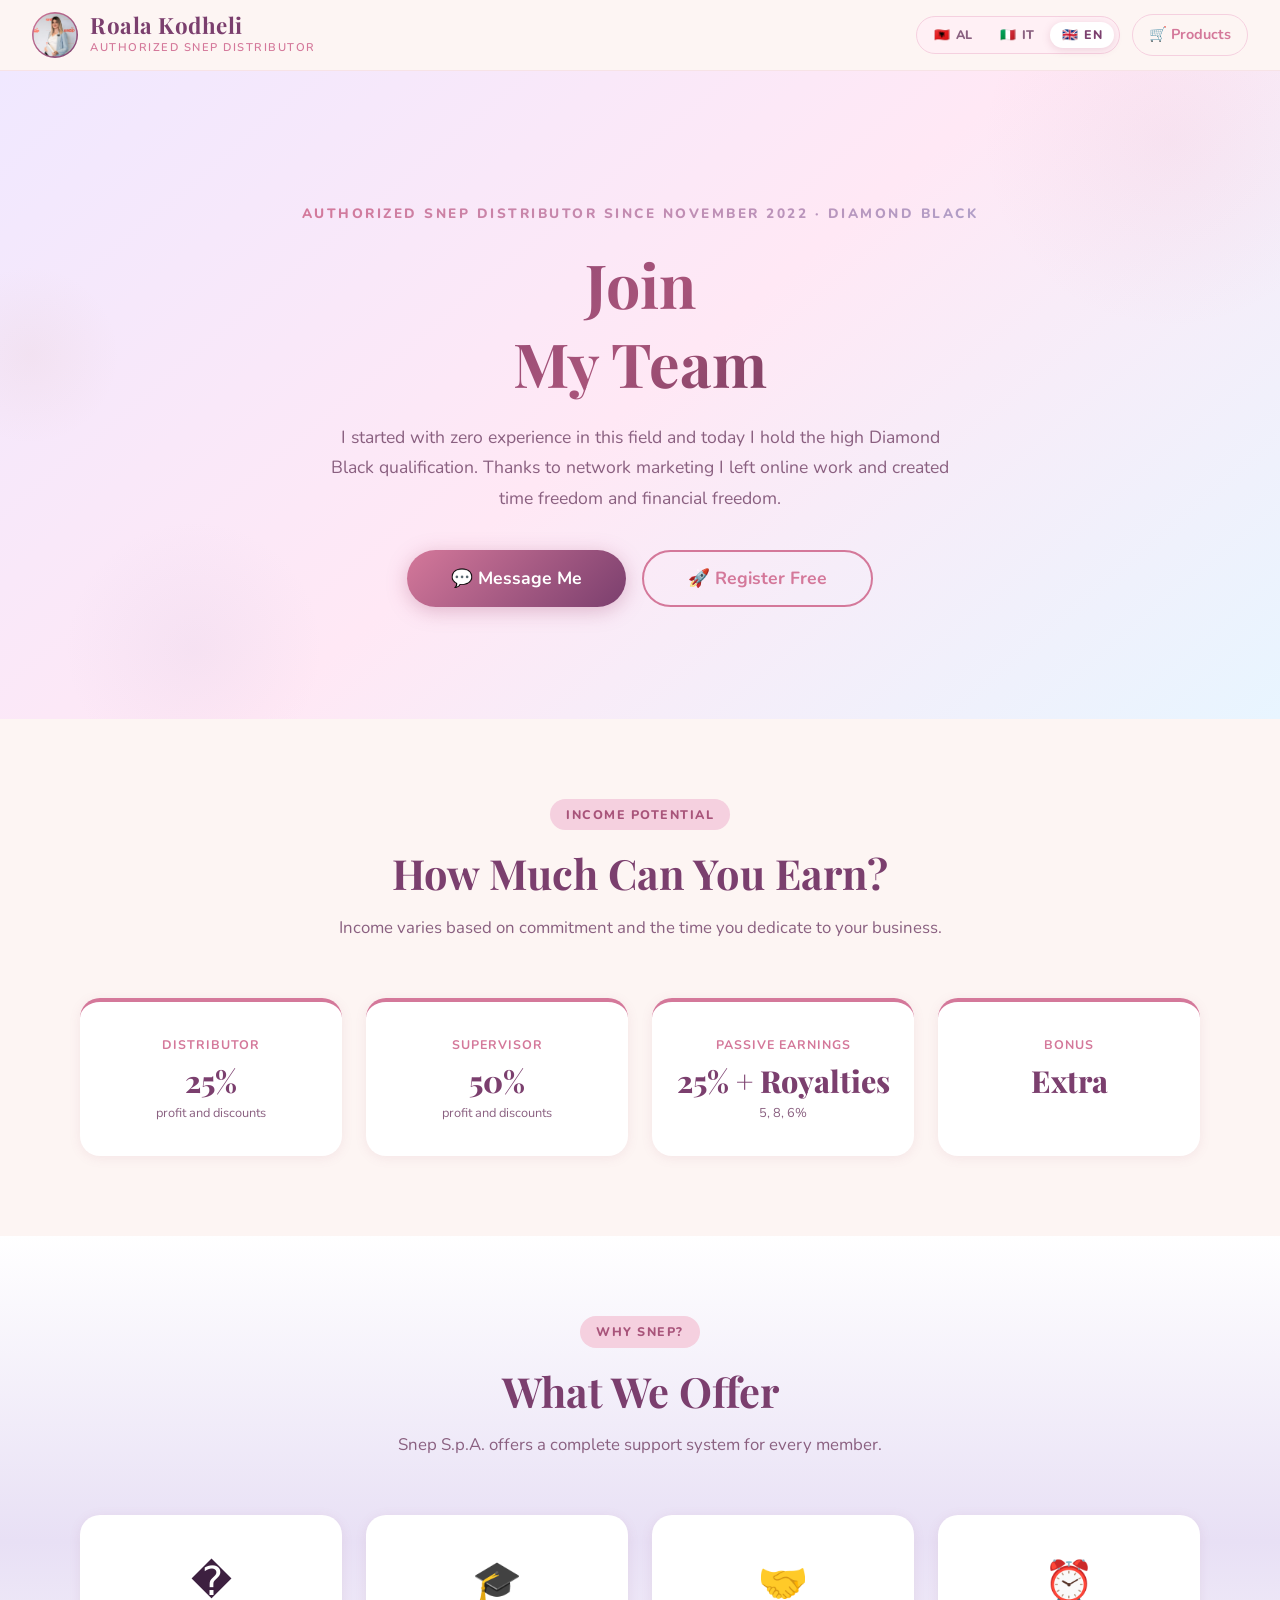
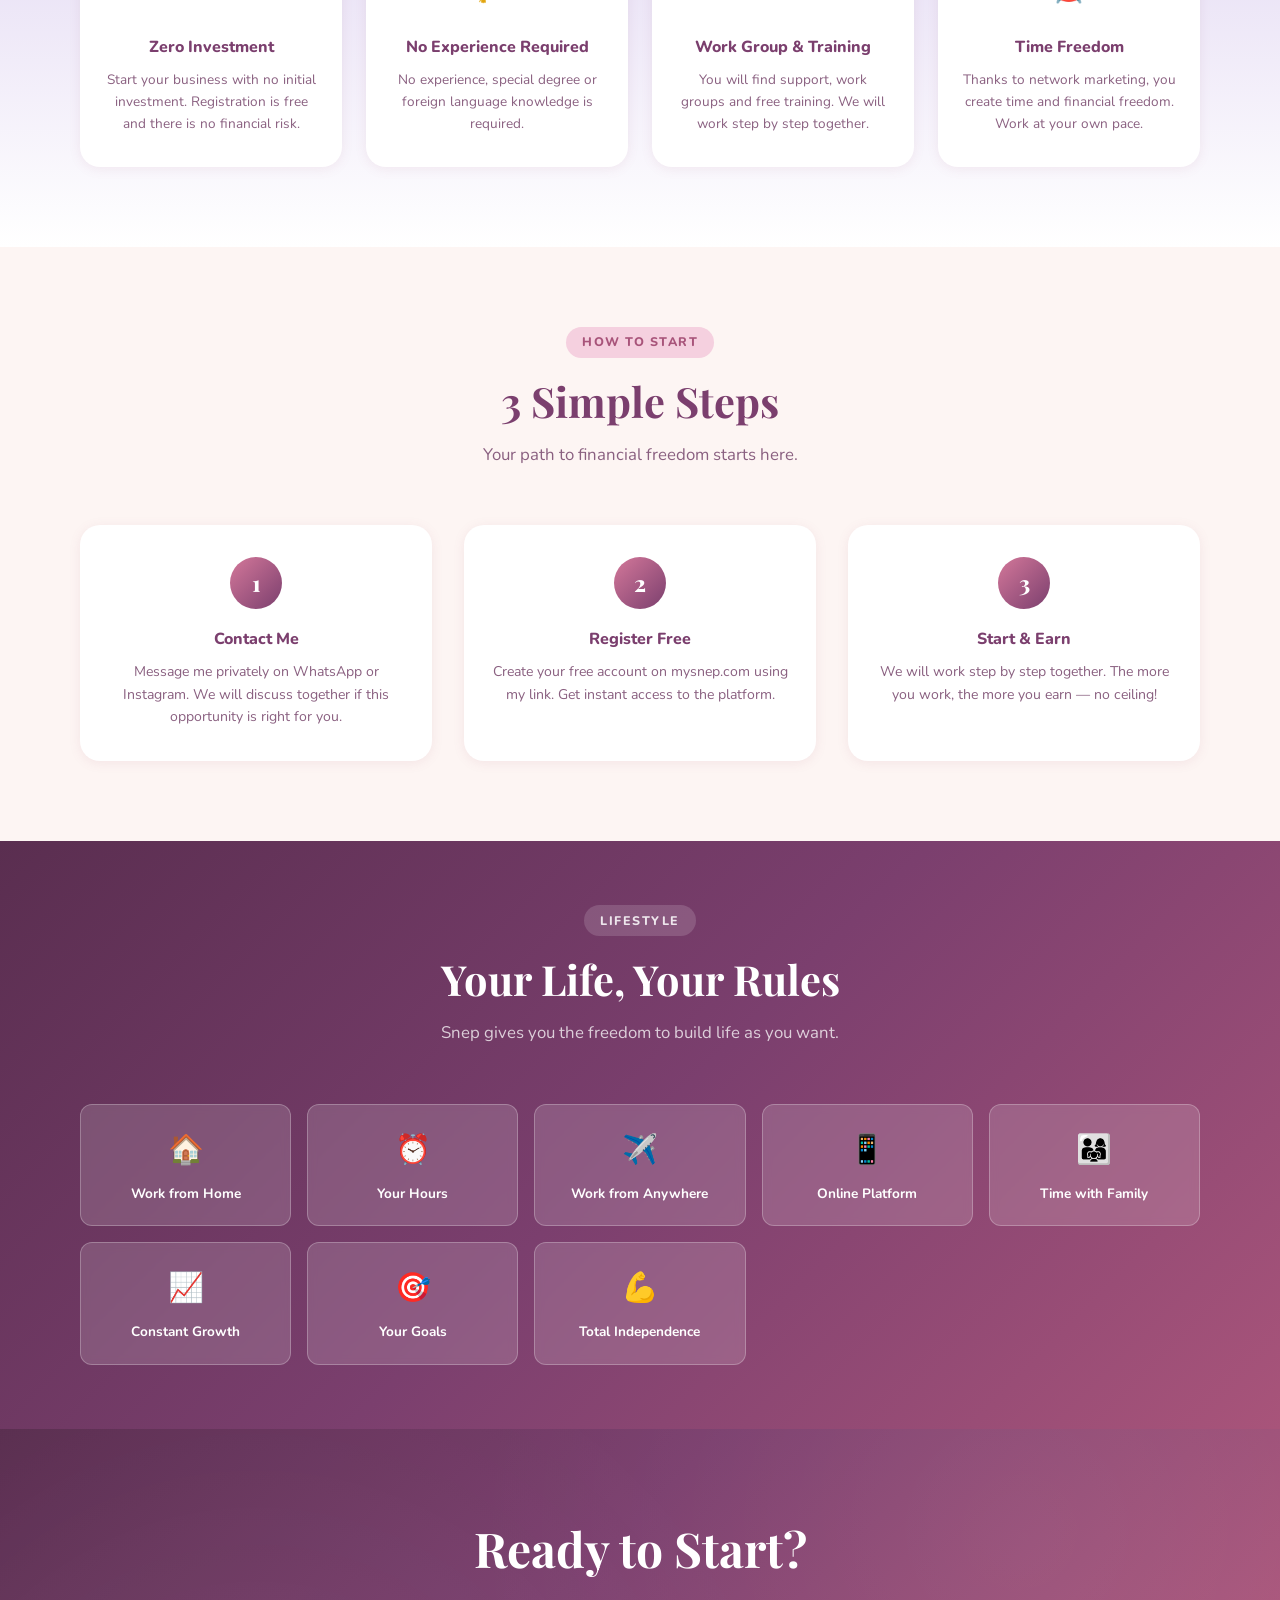
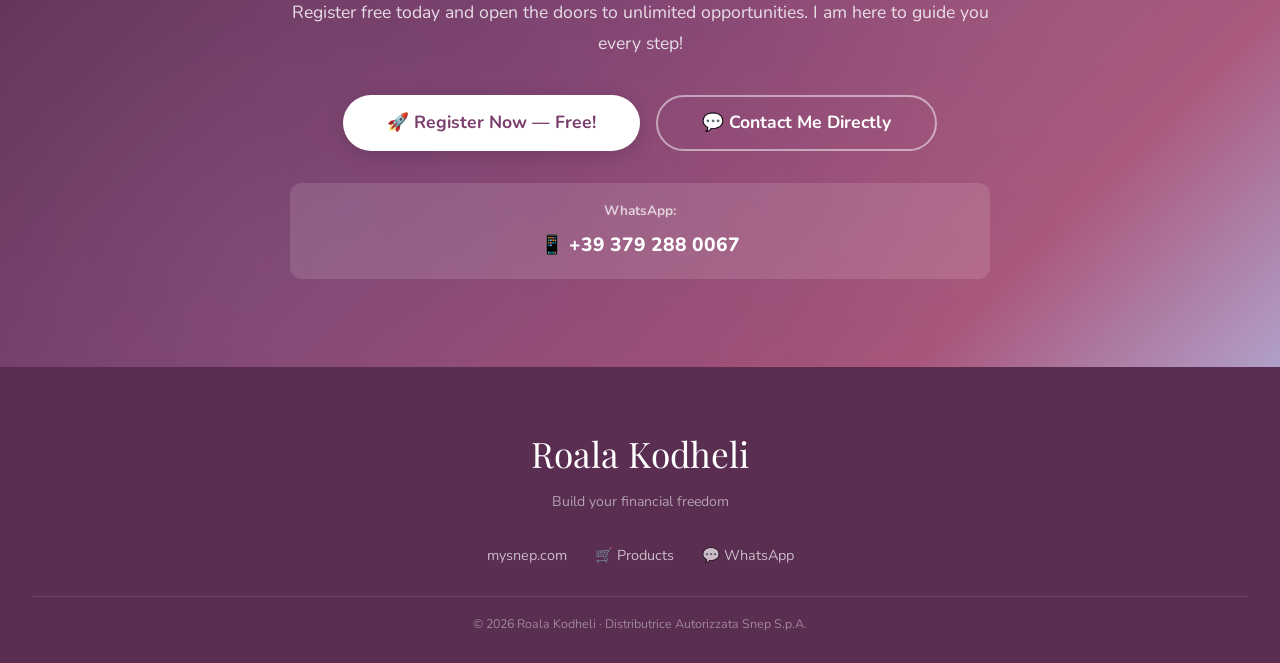
==== commit 81755fd0: "Fix Chrome emoji flags and add translation key for Ekstra" ====
--- a/bashkohu.html
+++ b/bashkohu.html
@@ -180,9 +180,9 @@
   </a>
   <nav class="navbar-nav">
     <div class="lang-switcher">
-      <button class="lang-btn active" data-lang="al">🇦🇱 AL</button>
-      <button class="lang-btn" data-lang="it">🇮🇹 IT</button>
-      <button class="lang-btn" data-lang="en">🇬🇧 EN</button>
+      <button class="lang-btn active" data-lang="al"><span class="flag">🇦🇱</span>AL</button>
+      <button class="lang-btn" data-lang="it"><span class="flag">🇮🇹</span>IT</button>
+      <button class="lang-btn" data-lang="en"><span class="flag">🇬🇧</span>EN</button>
     </div>
     <a href="produktet.html" class="nav-back" data-i18n="nav.products">🛒 Produktet</a>
   </nav>
@@ -239,7 +239,7 @@
       </div>
       <div class="income-card reveal">
         <div class="income-level" data-i18n="income.level4">Bonus</div>
-        <div class="income-amount">Ekstra</div>
+        <div class="income-amount" data-i18n="income.extra">Ekstra</div>
         <div class="income-period"></div>
       </div>
     </div>
@@ -416,6 +416,7 @@
     "income.level2": "Supervisore",
     "income.level3": "Fitime pasive",
     "income.level4": "Bonus",
+    "income.extra": "Ekstra",
     "income.period": "fitim dhe zbritje",
     "why.tag": "Pse Snep?",
     "why.title": "Çfarë Të Ofrojmë",
@@ -474,6 +475,7 @@
     "income.level2": "Supervisore",
     "income.level3": "Guadagni passivi",
     "income.level4": "Bonus",
+    "income.extra": "Extra",
     "income.period": "guadagno e sconti",
     "why.tag": "Perché Snep?",
     "why.title": "Cosa Offriamo",
@@ -532,6 +534,7 @@
     "income.level2": "Supervisor",
     "income.level3": "Passive earnings",
     "income.level4": "Bonus",
+    "income.extra": "Extra",
     "income.period": "profit and discounts",
     "why.tag": "Why Snep?",
     "why.title": "What We Offer",
--- a/style.css
+++ b/style.css
@@ -154,9 +154,14 @@
   font-size: 0.78rem;
   font-weight: 800;
   color: var(--text-muted);
-  font-family: 'Nunito', sans-serif;
+  font-family: 'Nunito', 'Segoe UI Emoji', 'Segoe UI Symbol', 'Noto Color Emoji', 'Apple Color Emoji', sans-serif;
   transition: var(--transition);
   letter-spacing: 0.5px;
+}
+.lang-btn .flag {
+  font-family: 'Segoe UI Emoji', 'Segoe UI Symbol', 'Noto Color Emoji', 'Apple Color Emoji', sans-serif;
+  line-height: 1;
+  margin-right: 0.35rem;
 }
 .lang-btn.active,
 .lang-btn:hover {
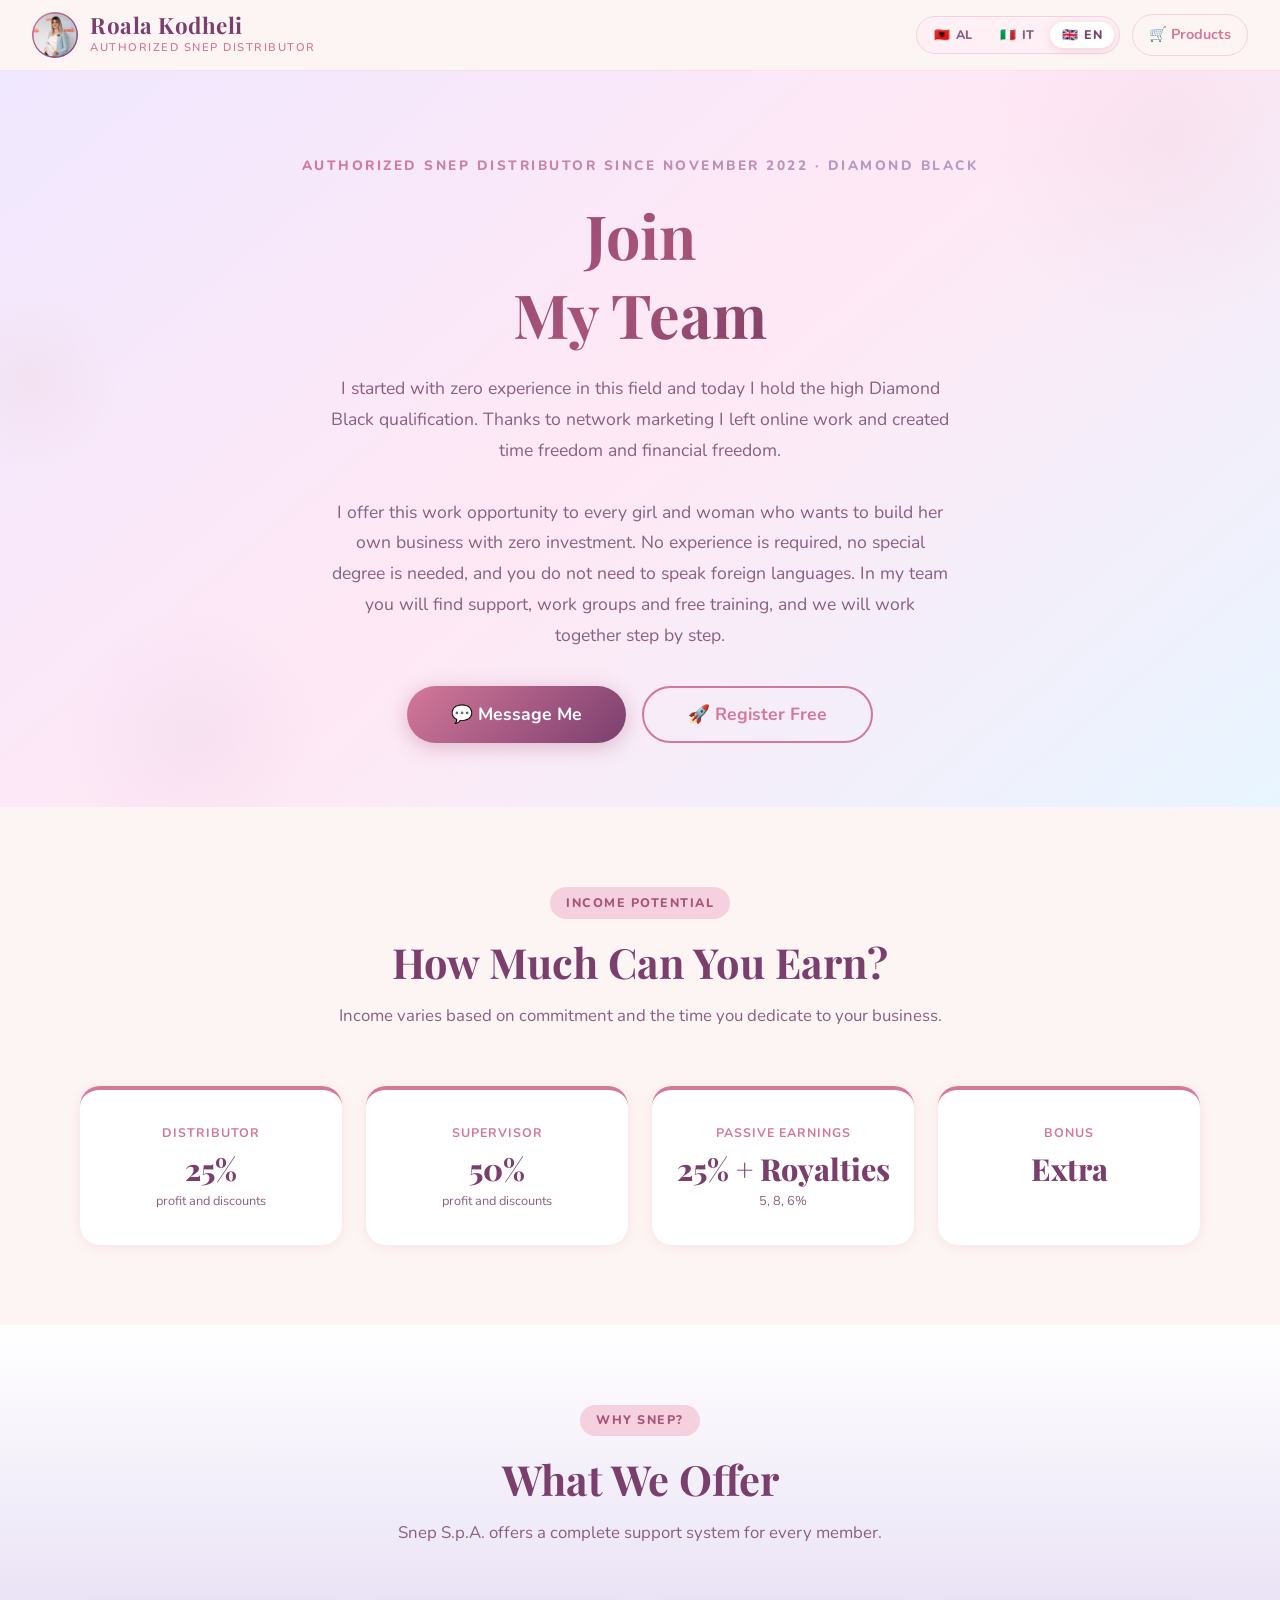
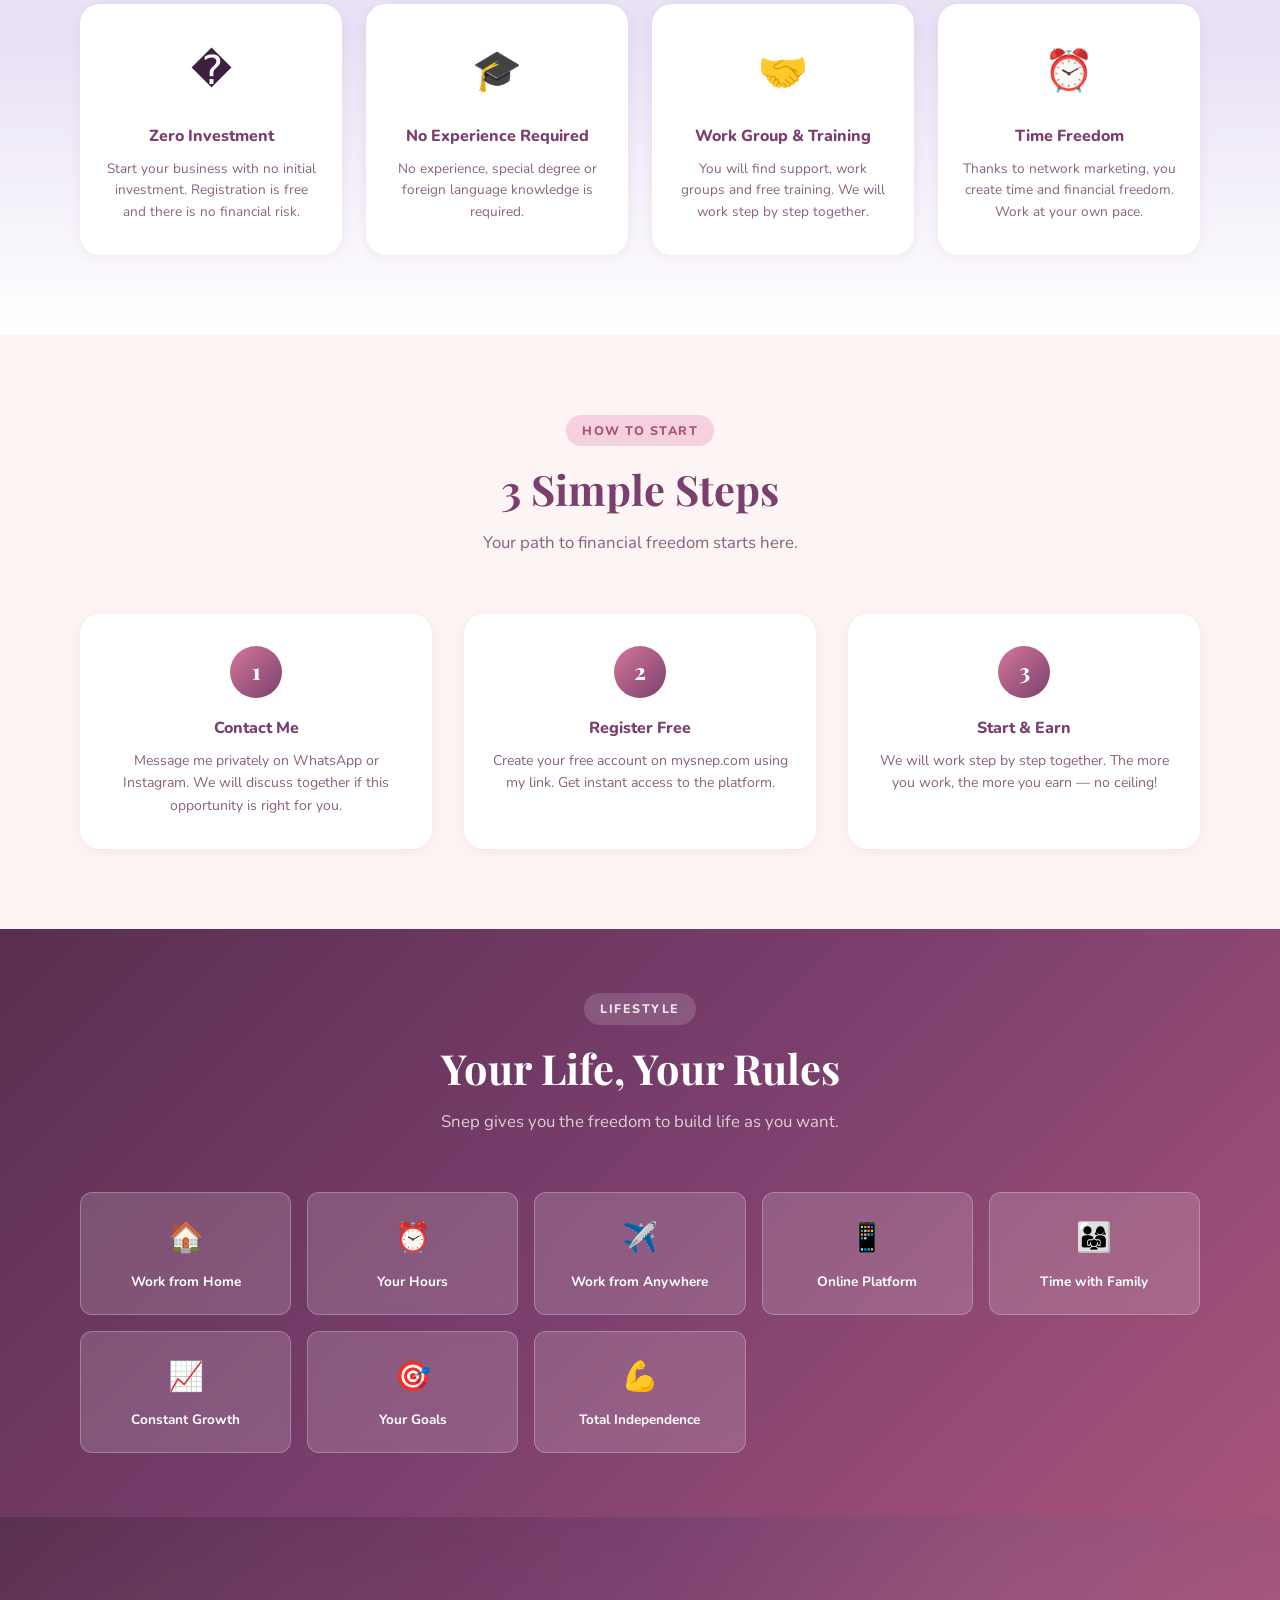
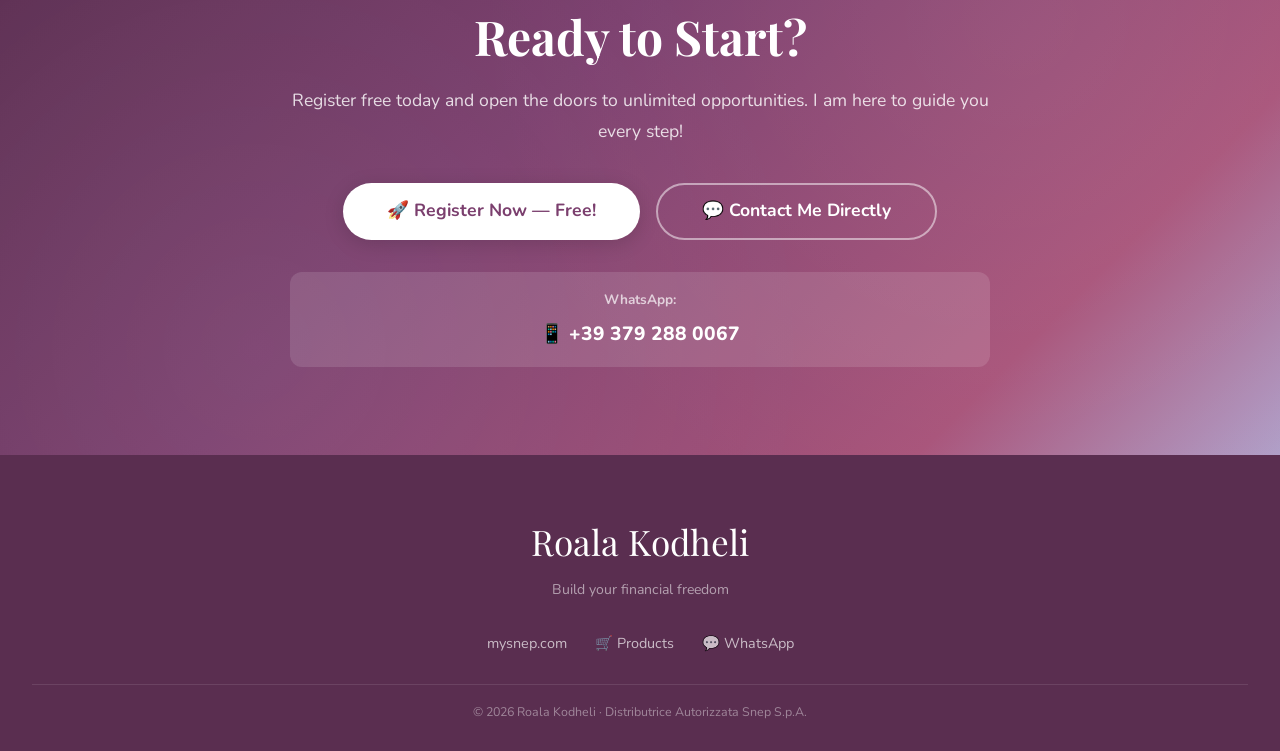
==== commit 9f98a312: "Complete hero subtitle translations for bashkohu page" ====
--- a/bashkohu.html
+++ b/bashkohu.html
@@ -463,7 +463,7 @@
     "nav.products": "🛒 Prodotti",
     "hero.eyebrow": "Distributrice Autorizzata Snep da Novembre 2022 · Diamond Black",
     "hero.title": "Unisciti<br>al Mio Team",
-    "hero.subtitle": "Ho iniziato senza alcuna esperienza in questo settore e oggi ho raggiunto la qualifica Diamond Black. Grazie al network marketing ho lasciato il lavoro online e ho creato la libertà del tempo e la libertà finanziaria.",
+    "hero.subtitle": "Ho iniziato senza alcuna esperienza in questo settore e oggi ho raggiunto la qualifica Diamond Black. Grazie al network marketing ho lasciato il lavoro online e ho creato la libertà del tempo e la libertà finanziaria.<br><br>Offro questa opportunità di lavoro a ogni ragazza e donna che desidera creare il suo business con zero investimenti. Non è richiesta esperienza, nessuna laurea specifica e non è necessario conoscere lingue straniere. Nel mio team troverai supporto, gruppi di lavoro e formazione gratuita e lavoreremo insieme passo dopo passo.",
     "hero.focus": "Cosa cerco?",
     "hero.cta": "Scrivimi in privato",
     "hero.btn1": "💬 Scrivi in Privato",
@@ -522,7 +522,7 @@
     "nav.products": "🛒 Products",
     "hero.eyebrow": "Authorized Snep Distributor since November 2022 · Diamond Black",
     "hero.title": "Join<br>My Team",
-    "hero.subtitle": "I started with zero experience in this field and today I hold the high Diamond Black qualification. Thanks to network marketing I left online work and created time freedom and financial freedom.",
+    "hero.subtitle": "I started with zero experience in this field and today I hold the high Diamond Black qualification. Thanks to network marketing I left online work and created time freedom and financial freedom.<br><br>I offer this work opportunity to every girl and woman who wants to build her own business with zero investment. No experience is required, no special degree is needed, and you do not need to speak foreign languages. In my team you will find support, work groups and free training, and we will work together step by step.",
     "hero.focus": "What am I looking for?",
     "hero.cta": "Message me privately",
     "hero.btn1": "💬 Message Me",
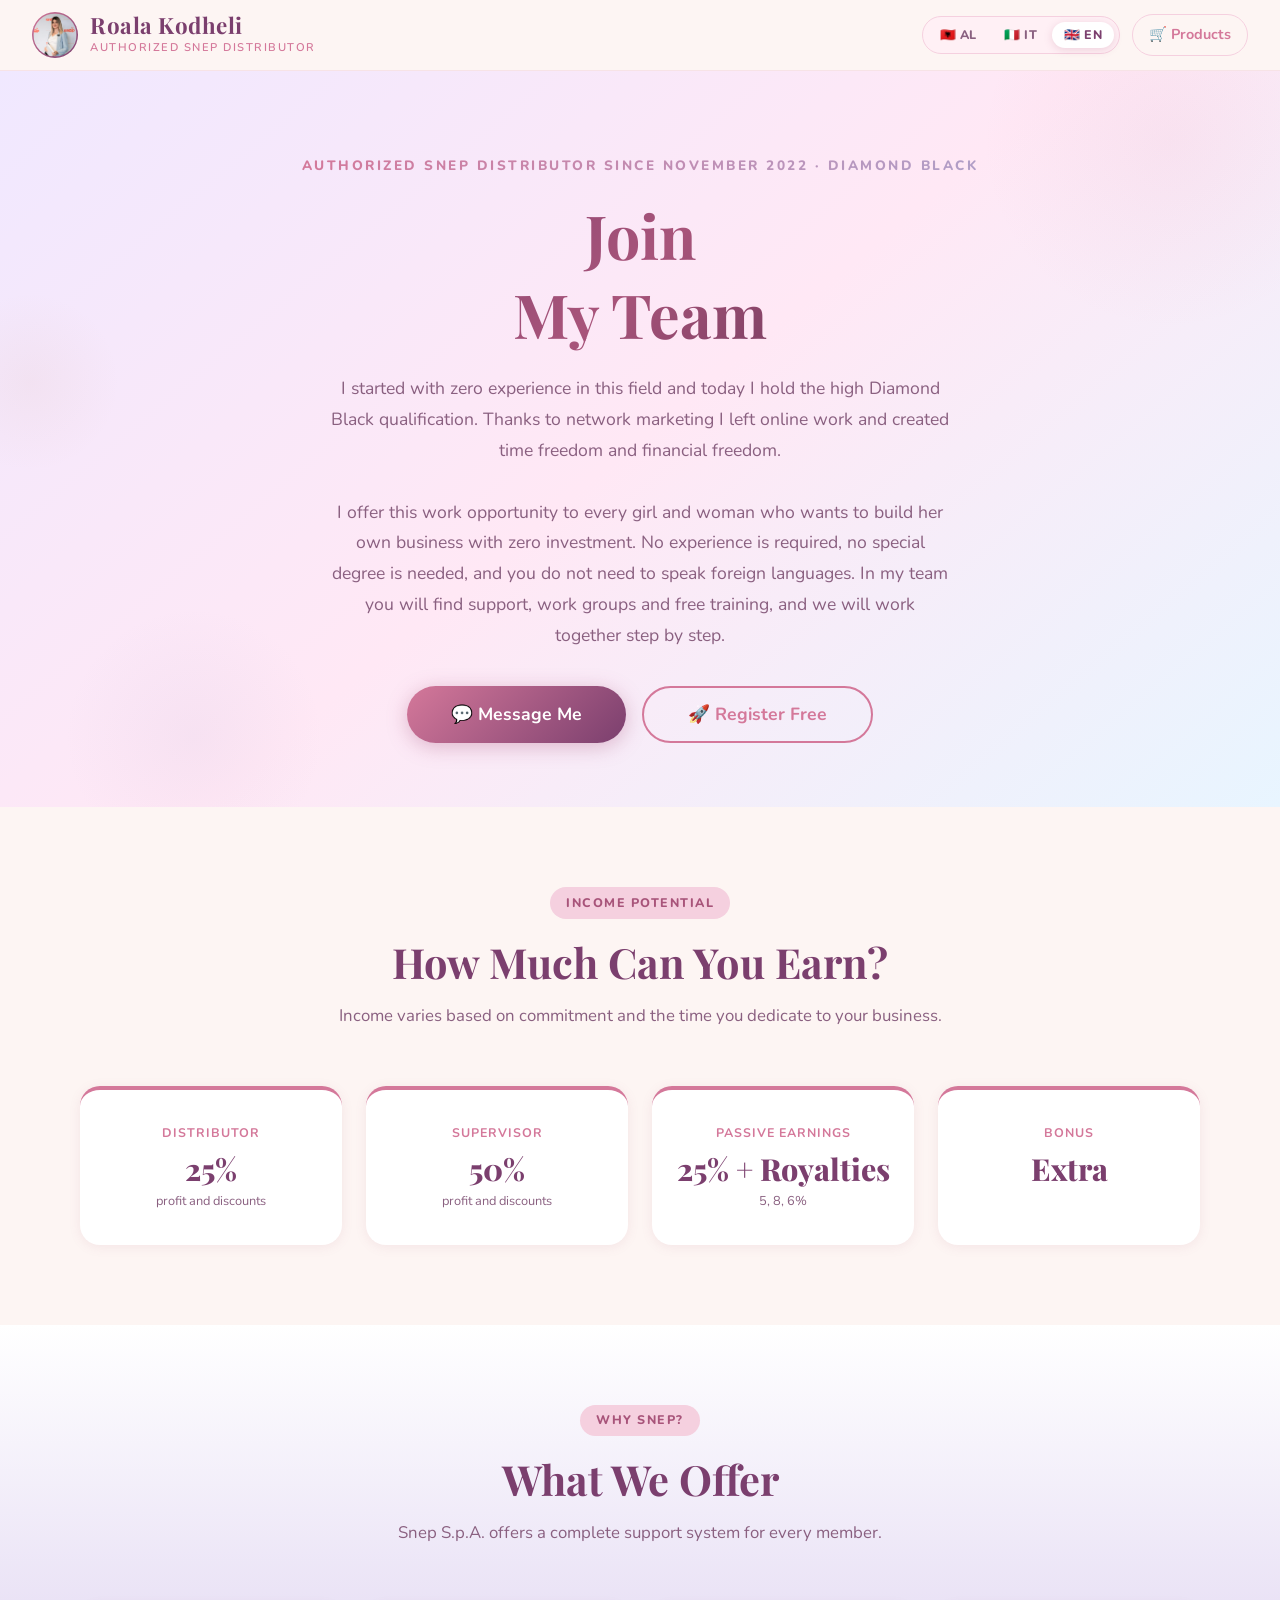
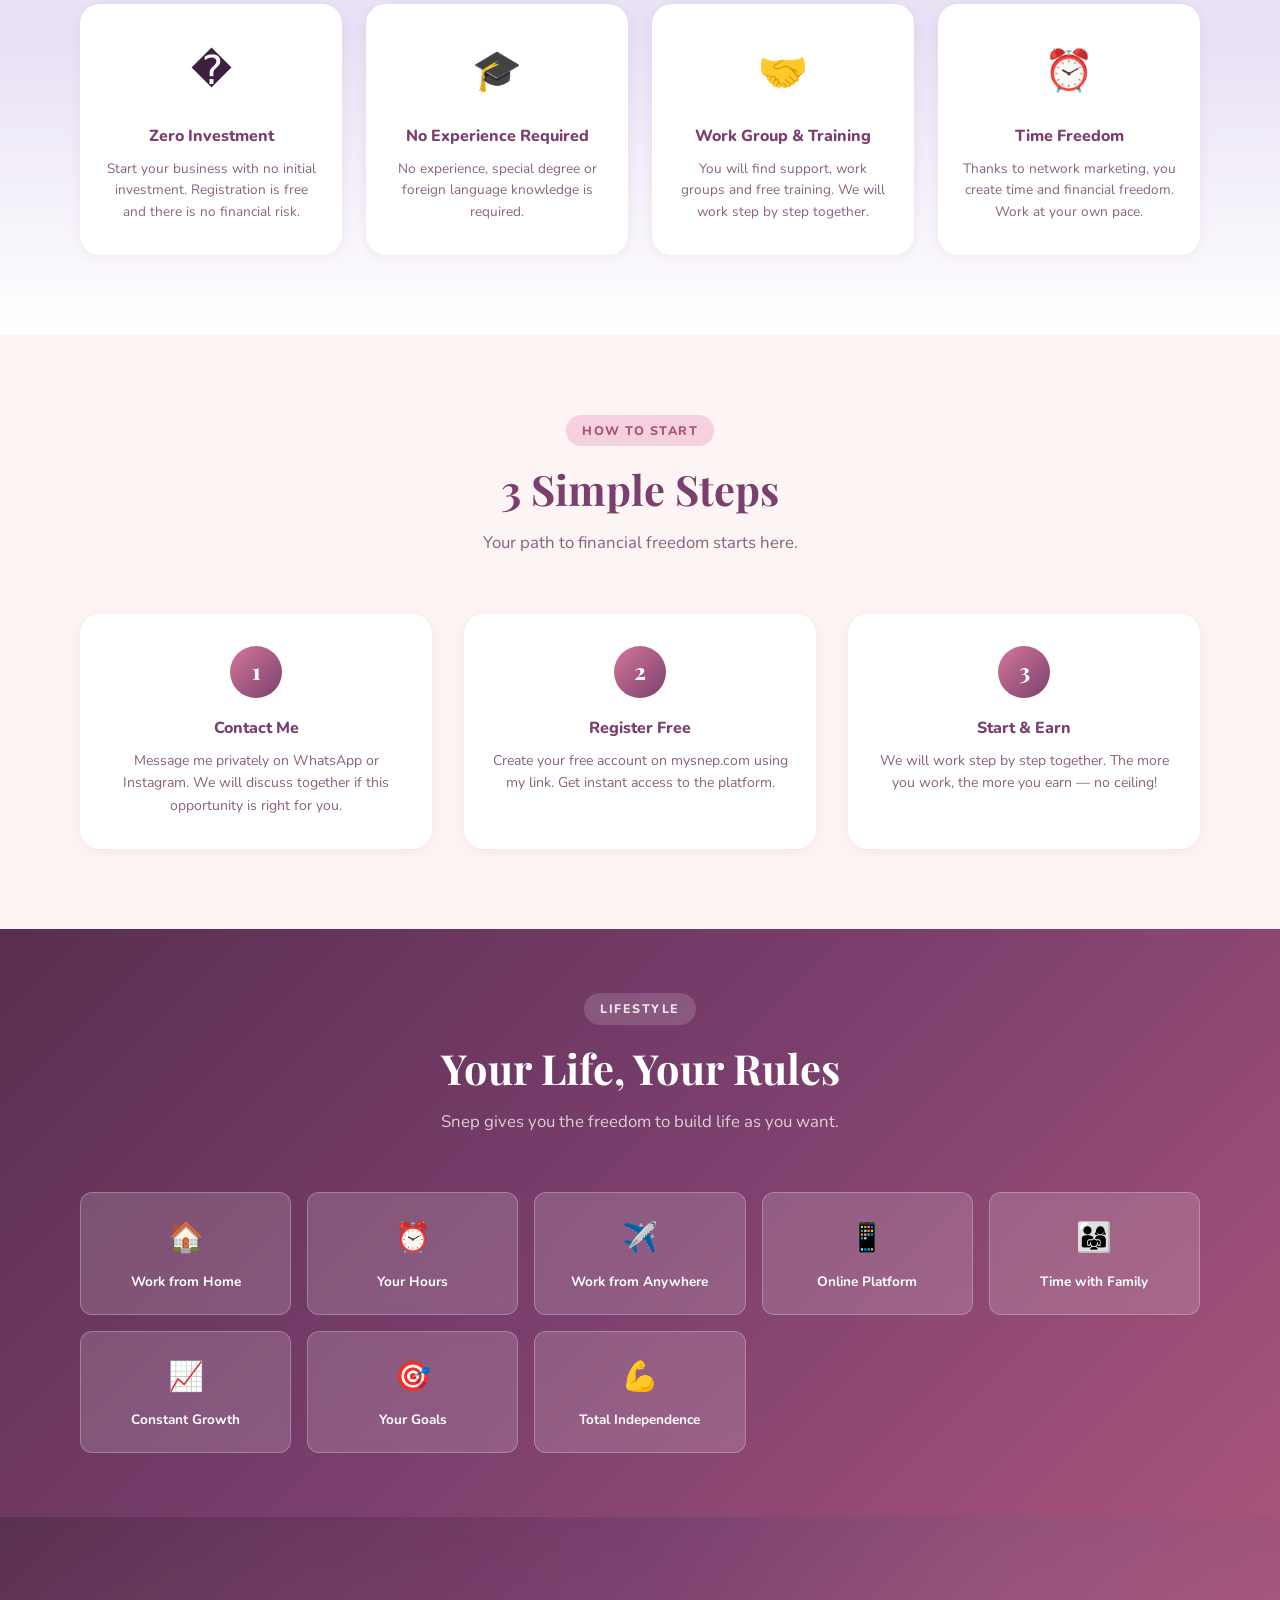
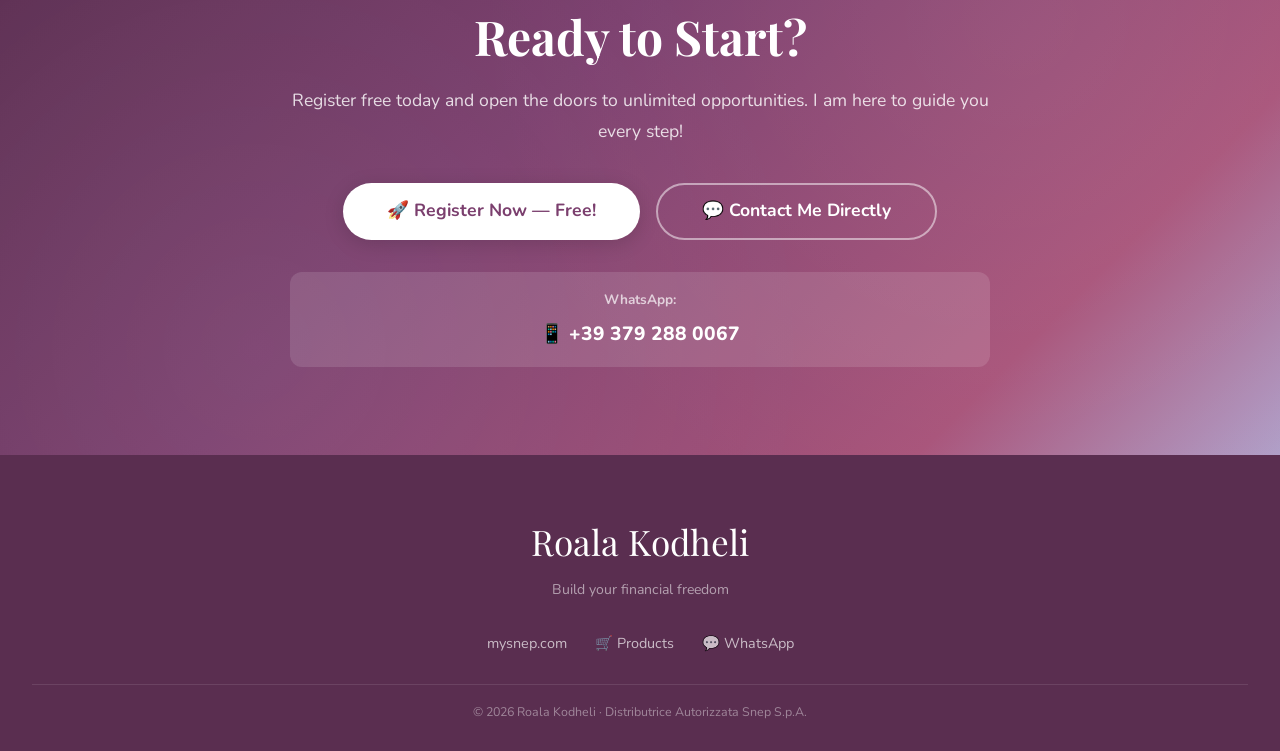
==== commit 5255d03e: "Restore original language flag buttons and clean CSS" ====
--- a/bashkohu.html
+++ b/bashkohu.html
@@ -180,9 +180,9 @@
   </a>
   <nav class="navbar-nav">
     <div class="lang-switcher">
-      <button class="lang-btn active" data-lang="al"><span class="flag">🇦🇱</span>AL</button>
-      <button class="lang-btn" data-lang="it"><span class="flag">🇮🇹</span>IT</button>
-      <button class="lang-btn" data-lang="en"><span class="flag">🇬🇧</span>EN</button>
+      <button class="lang-btn active" data-lang="al">🇦🇱 AL</button>
+      <button class="lang-btn" data-lang="it">🇮🇹 IT</button>
+      <button class="lang-btn" data-lang="en">🇬🇧 EN</button>
     </div>
     <a href="produktet.html" class="nav-back" data-i18n="nav.products">🛒 Produktet</a>
   </nav>
--- a/style.css
+++ b/style.css
@@ -158,11 +158,6 @@
   transition: var(--transition);
   letter-spacing: 0.5px;
 }
-.lang-btn .flag {
-  font-family: 'Segoe UI Emoji', 'Segoe UI Symbol', 'Noto Color Emoji', 'Apple Color Emoji', sans-serif;
-  line-height: 1;
-  margin-right: 0.35rem;
-}
 .lang-btn.active,
 .lang-btn:hover {
   background: var(--white);
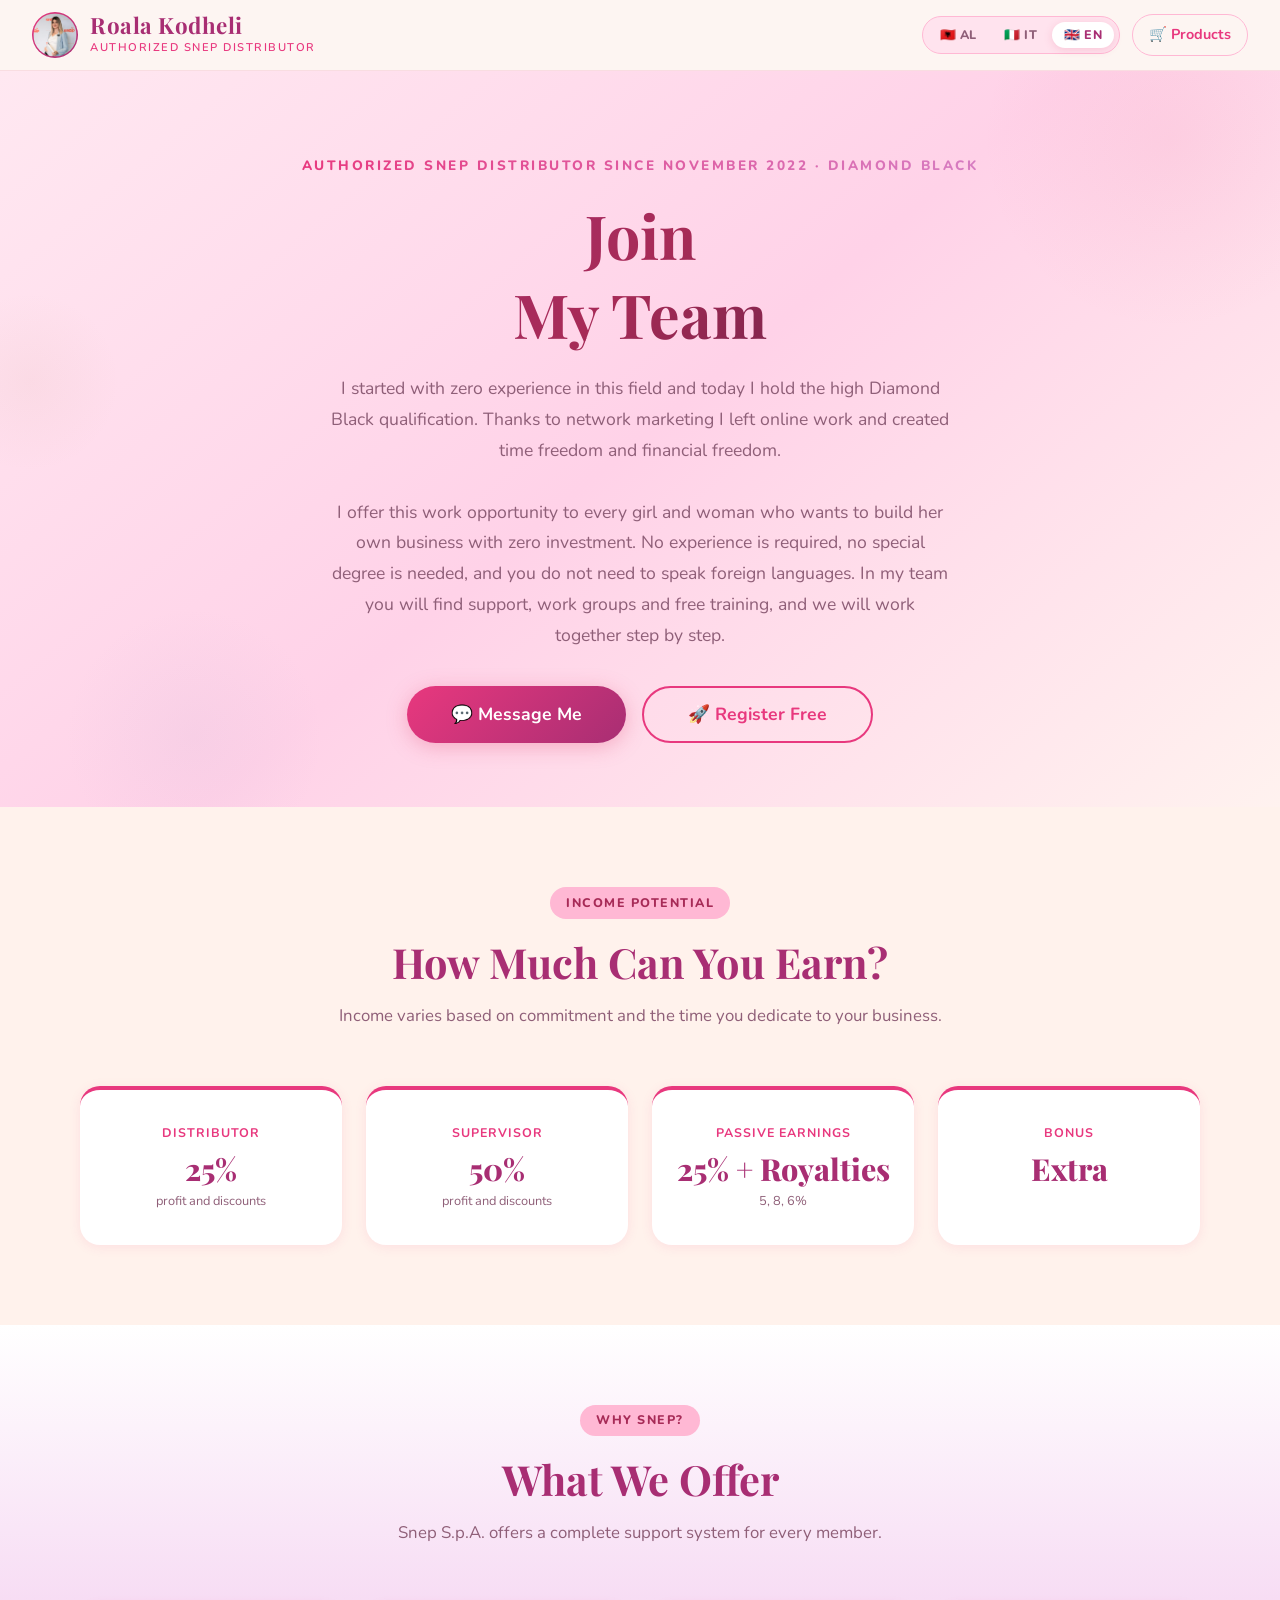
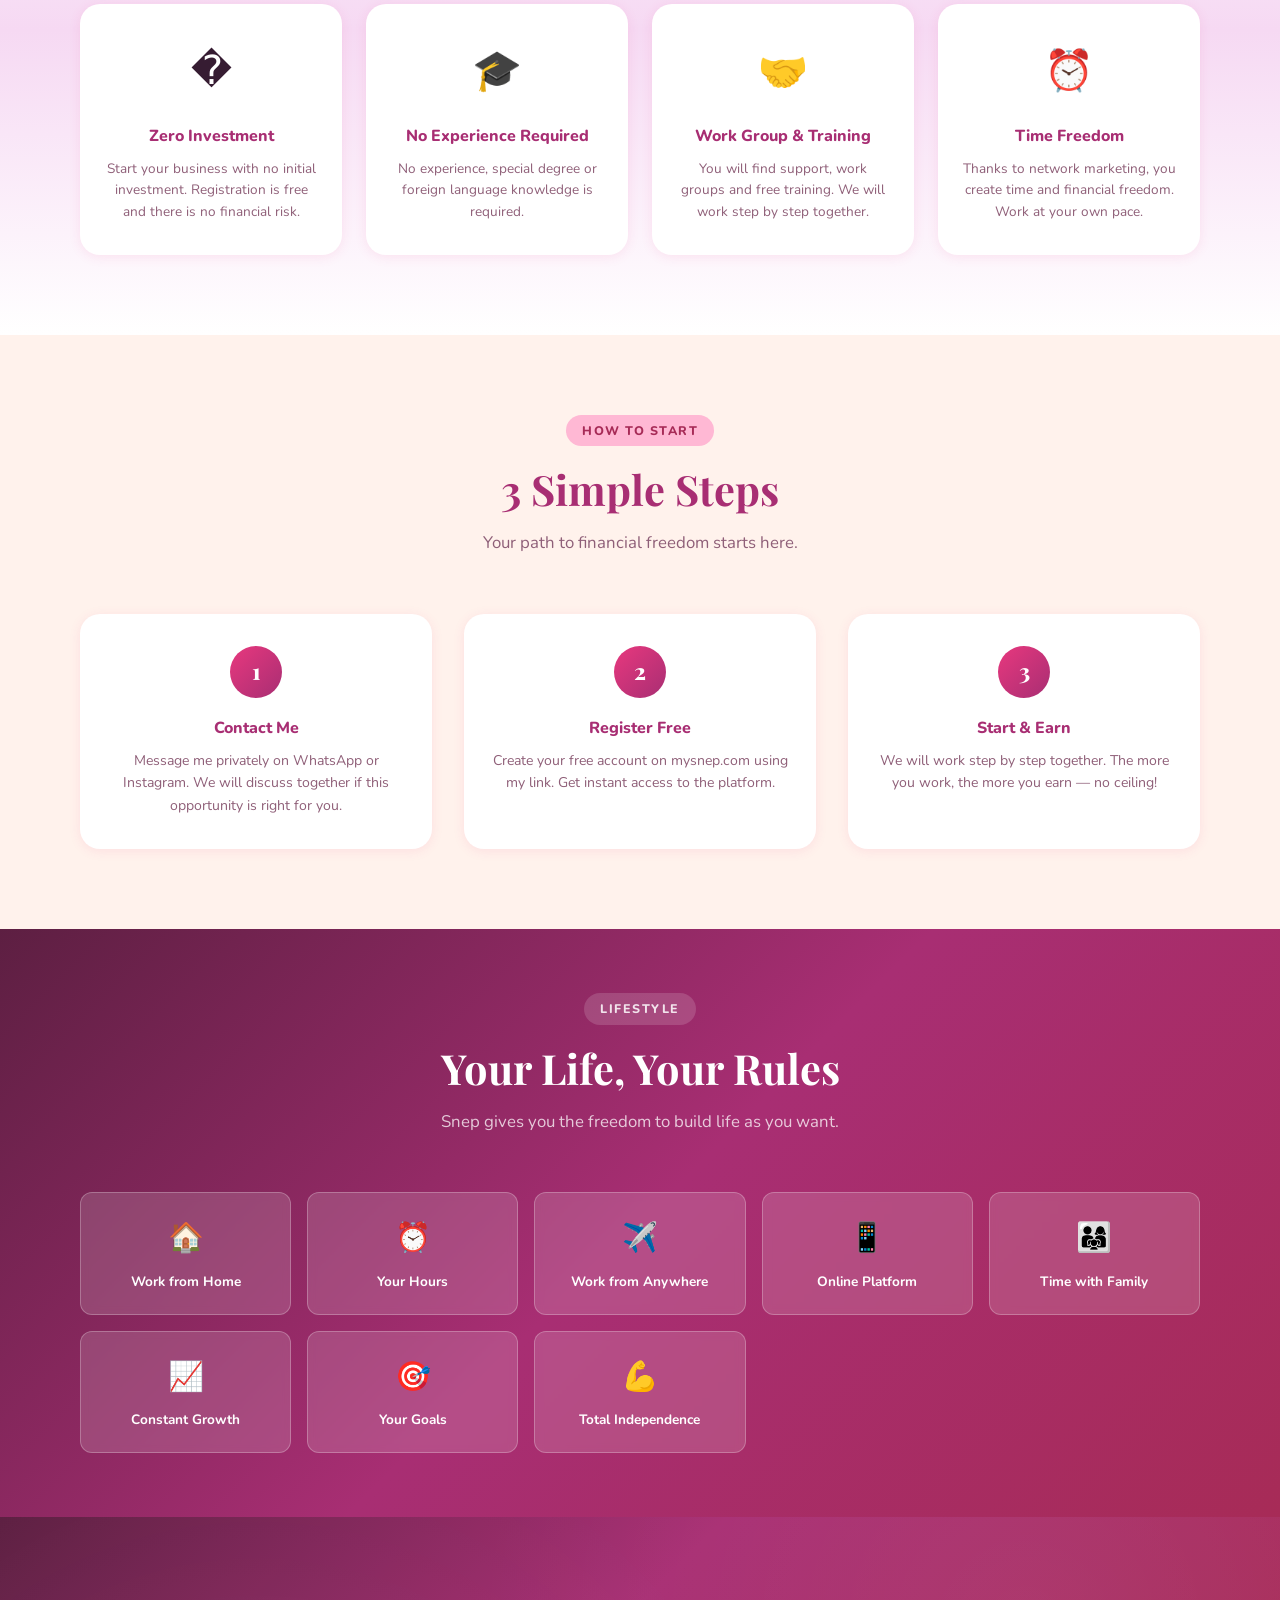
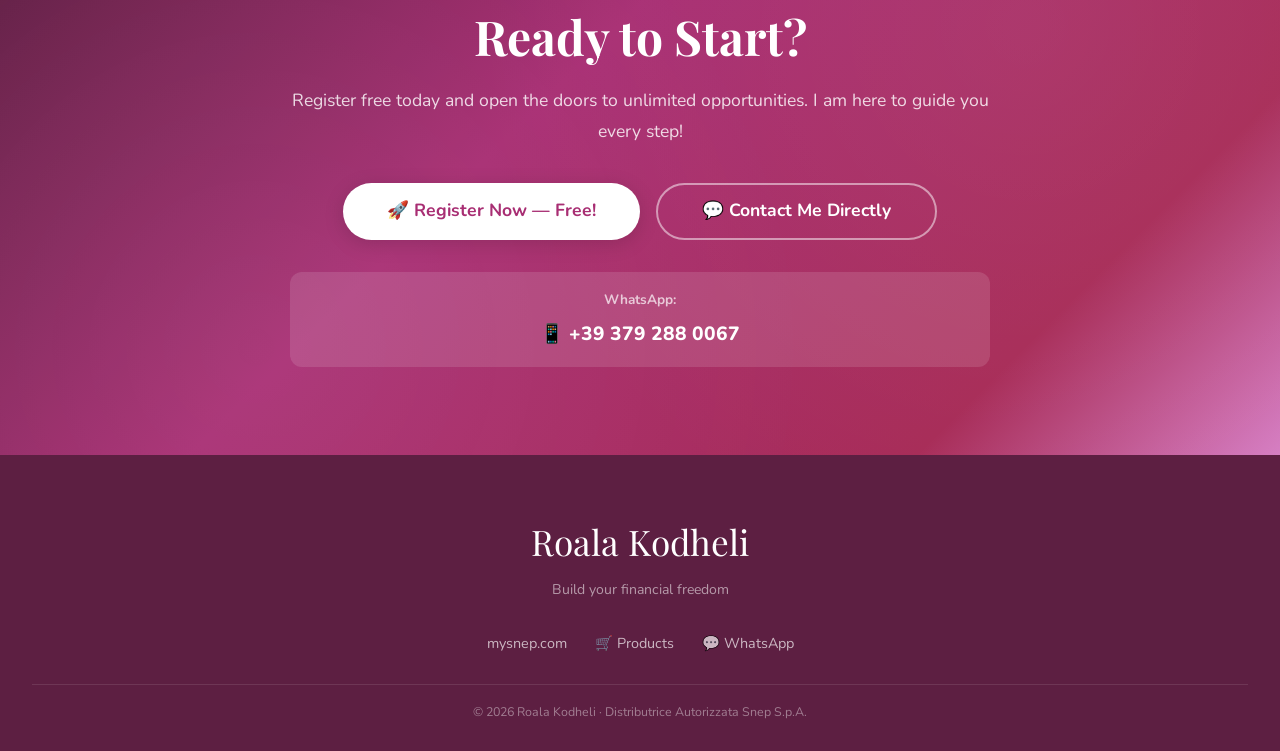
==== commit 22088e46: "Fix language persistence and locale detection across pages" ====
--- a/bashkohu.html
+++ b/bashkohu.html
@@ -595,11 +595,11 @@
   document.querySelectorAll('a[href]').forEach(el => {
     const href = el.getAttribute('href');
     if (!href || href.startsWith('#') || href.startsWith('mailto:') || href.startsWith('tel:') || href.match(/^[a-z]+:/i)) return;
-    if (!href.endsWith('.html') && href.indexOf('.html?') === -1) return;
+    if (!href.match(/\.html($|[?#])/i)) return;
     try {
       const url = new URL(href, window.location.href);
       url.searchParams.set('lang', lang);
-      el.setAttribute('href', url.pathname + url.search);
+      el.setAttribute('href', url.pathname + url.search + url.hash);
     } catch (e) {}
   });
 }
@@ -622,9 +622,12 @@
 function detectLang() {
   const urlLang = getLangFromURL();
   if (urlLang) return urlLang;
-  var lang = (navigator.language || navigator.userLanguage || 'en').toLowerCase();
-  if (lang.startsWith('sq') || lang.startsWith('al')) return 'al';
-  if (lang.startsWith('it')) return 'it';
+  const langs = (navigator.languages || []).concat(navigator.language || navigator.userLanguage || 'en');
+  for (const lang of langs) {
+    const value = (lang || '').toLowerCase();
+    if (value.startsWith('sq') || value.startsWith('al')) return 'al';
+    if (value.startsWith('it')) return 'it';
+  }
   return 'en';
 }
 
--- a/style.css
+++ b/style.css
@@ -5,22 +5,22 @@
 
 /* === CSS VARIABLES === */
 :root {
-  --pink:           #D4789A;
-  --pink-light:     #F5D0DF;
-  --pink-lighter:   #FFF0F5;
-  --pink-dark:      #A8547A;
-  --plum:           #7B3F6E;
-  --plum-dark:      #5A2E50;
-  --lavender:       #B09FC8;
-  --lavender-light: #E8E0F5;
-  --gold:           #C9957A;
-  --cream:          #FDF5F3;
+  --pink:           #E8387E;
+  --pink-light:     #FFB8D4;
+  --pink-lighter:   #FFE3EE;
+  --pink-dark:      #A72B57;
+  --plum:           #A82E73;
+  --plum-dark:      #5D1F42;
+  --lavender:       #D67EC3;
+  --lavender-light: #F6D9F3;
+  --gold:           #FFC48E;
+  --cream:          #FFF2EC;
   --white:          #FFFFFF;
-  --text:           #3D2040;
-  --text-muted:     #8A6080;
-  --shadow-sm:  0 2px 12px rgba(168, 84, 122, 0.10);
-  --shadow:     0 8px 32px rgba(168, 84, 122, 0.15);
-  --shadow-lg:  0 16px 56px rgba(168, 84, 122, 0.22);
+  --text:           #361C32;
+  --text-muted:     #8F5F78;
+  --shadow-sm:  0 2px 12px rgba(232, 56, 126, 0.10);
+  --shadow:     0 8px 32px rgba(232, 56, 126, 0.15);
+  --shadow-lg:  0 16px 56px rgba(232, 56, 126, 0.20);
   --radius-sm:  12px;
   --radius:     20px;
   --radius-lg:  32px;
@@ -61,7 +61,7 @@
   background: rgba(253, 245, 243, 0.95);
   backdrop-filter: blur(20px);
   -webkit-backdrop-filter: blur(20px);
-  border-bottom: 1px solid rgba(212, 120, 154, 0.15);
+  border-bottom: 1px solid rgba(226, 84, 124, 0.15);
   padding: 0.75rem 2rem;
   display: flex;
   align-items: center;
@@ -162,7 +162,7 @@
 .lang-btn:hover {
   background: var(--white);
   color: var(--plum);
-  box-shadow: 0 2px 8px rgba(168, 84, 122, 0.2);
+  box-shadow: 0 2px 8px rgba(226, 84, 124, 0.2);
 }
 
 /* =====================================================
@@ -178,9 +178,9 @@
   position: relative;
   overflow: hidden;
 }
-.hero-landing  { background: linear-gradient(140deg, #FFF0F5 0%, #F5E8FF 45%, #FFF5E8 100%); }
-.hero-products { background: linear-gradient(140deg, #FFF3F8 0%, #F0E8FF 50%, #FFF5E0 100%); }
-.hero-join     { background: linear-gradient(140deg, #F0E8FF 0%, #FFE8F5 50%, #E8F5FF 100%); }
+.hero-landing  { background: linear-gradient(140deg, #FFF1F7 0%, #FFD7EE 45%, #FFF0EA 100%); }
+.hero-products { background: linear-gradient(140deg, #FFF6F2 0%, #FFD1E0 50%, #FFECE2 100%); }
+.hero-join     { background: linear-gradient(140deg, #FFE8F1 0%, #FFD2E8 50%, #FFF2EF 100%); }
 
 .hero-deco {
   position: absolute;
@@ -190,7 +190,7 @@
 }
 .hero-deco-1 {
   width: 380px; height: 380px;
-  background: radial-gradient(circle, rgba(212, 120, 154, 0.15), transparent 70%);
+  background: radial-gradient(circle, rgba(226, 84, 124, 0.15), transparent 70%);
   top: -120px; right: -80px;
   animation: floatDeco 8s ease-in-out infinite;
 }
@@ -272,9 +272,9 @@
 .btn-primary {
   background: linear-gradient(135deg, var(--pink), var(--plum));
   color: white;
-  box-shadow: 0 4px 20px rgba(168, 84, 122, 0.35);
-}
-.btn-primary:hover { transform: translateY(-3px); box-shadow: 0 8px 32px rgba(168, 84, 122, 0.45); }
+  box-shadow: 0 4px 20px rgba(226, 84, 124, 0.35);
+}
+.btn-primary:hover { transform: translateY(-3px); box-shadow: 0 8px 32px rgba(226, 84, 124, 0.45); }
 .btn-secondary {
   background: linear-gradient(135deg, var(--lavender), var(--plum));
   color: white;
@@ -323,8 +323,8 @@
    URL CONFIG BANNER
    ===================================================== */
 .url-config {
-  background: rgba(255, 240, 248, 0.7);
-  border: 2px dashed rgba(212, 120, 154, 0.4);
+  background: rgba(255, 236, 241, 0.75);
+  border: 2px dashed rgba(226, 84, 124, 0.4);
   border-radius: var(--radius-sm);
   padding: 1rem 1.5rem;
   margin-bottom: 2.5rem;
@@ -346,7 +346,7 @@
 }
 .url-config input:focus {
   border-color: var(--pink);
-  box-shadow: 0 0 0 3px rgba(212, 120, 154, 0.15);
+  box-shadow: 0 0 0 3px rgba(226, 84, 124, 0.15);
 }
 
 /* =====================================================
@@ -363,7 +363,7 @@
   overflow: hidden;
   box-shadow: var(--shadow);
   transition: var(--transition);
-  border: 1px solid rgba(212, 120, 154, 0.1);
+  border: 1px solid rgba(226, 84, 124, 0.1);
 }
 .feature-card:hover { transform: translateY(-10px); box-shadow: var(--shadow-lg); }
 
@@ -375,15 +375,15 @@
   display: flex; align-items: center; justify-content: center;
   font-size: 2.6rem;
 }
-.feature-icon-products { background: linear-gradient(135deg, #FFE8F3, #F0E0FF); }
-.feature-icon-join     { background: linear-gradient(135deg, #E8EEFF, #F0E0FF); }
+.feature-icon-products { background: linear-gradient(135deg, #FFD7E1, #F2D3EE); }
+.feature-icon-join     { background: linear-gradient(135deg, #F9E6F0, #F6D0E6); }
 .feature-card-header h3 { font-size: 1.55rem; margin-bottom: 0.8rem; }
 .feature-card-header p  { color: var(--text-muted); font-size: 0.95rem; line-height: 1.7; }
 
 .feature-card-body {
   padding: 1.5rem 2rem 2.25rem;
-  border-top: 1px solid rgba(212, 120, 154, 0.08);
-  background: linear-gradient(180deg, rgba(245, 230, 243, 0.25), transparent);
+  border-top: 1px solid rgba(226, 84, 124, 0.08);
+  background: linear-gradient(180deg, rgba(255, 230, 238, 0.25), transparent);
 }
 .feature-card-actions { display: flex; gap: 0.75rem; justify-content: center; flex-wrap: wrap; }
 
@@ -420,7 +420,7 @@
   text-align: center;
   box-shadow: var(--shadow);
   transition: var(--transition);
-  border: 1px solid rgba(212, 120, 154, 0.1);
+  border: 1px solid rgba(226, 84, 124, 0.1);
   position: relative;
   overflow: hidden;
 }
@@ -465,7 +465,7 @@
   text-align: center;
   box-shadow: var(--shadow-sm);
   transition: var(--transition);
-  border: 1px solid rgba(212, 120, 154, 0.1);
+  border: 1px solid rgba(226, 84, 124, 0.1);
 }
 .benefit-card:hover { transform: translateY(-5px); box-shadow: var(--shadow); }
 .benefit-icon { font-size: 2.4rem; margin-bottom: 1rem; }
@@ -499,7 +499,7 @@
   font-size: 1.6rem; font-weight: 700;
   font-family: 'Playfair Display', serif;
   margin: 0 auto 1.25rem;
-  box-shadow: 0 4px 16px rgba(168, 84, 122, 0.35);
+  box-shadow: 0 4px 16px rgba(226, 84, 124, 0.35);
 }
 .step h3 { font-size: 1.1rem; margin-bottom: 0.6rem; }
 .step p  { font-size: 0.9rem; color: var(--text-muted); }
@@ -517,7 +517,7 @@
   border-radius: var(--radius);
   padding: 2rem 1.75rem;
   box-shadow: var(--shadow-sm);
-  border: 1px solid rgba(212, 120, 154, 0.1);
+  border: 1px solid rgba(226, 84, 124, 0.1);
   transition: var(--transition);
   position: relative;
   overflow: hidden;
@@ -533,7 +533,7 @@
   z-index: 0;
 }
 .stars { display: flex; gap: 0.15rem; margin-bottom: 0.85rem; position: relative; z-index: 1; }
-.stars span { font-size: 0.88rem; color: #F4A832; }
+.stars span { font-size: 0.88rem; color: #FFC56B; }
 .testimonial-text {
   position: relative; z-index: 1;
   color: var(--text); font-size: 0.93rem; font-style: italic;
@@ -546,11 +546,11 @@
   font-size: 1.05rem; font-weight: 800; color: white;
   flex-shrink: 0; font-family: 'Nunito', sans-serif;
 }
-.av1 { background: linear-gradient(135deg, #D4789A, #A8547A); }
-.av2 { background: linear-gradient(135deg, #9B72AA, #7B3F6E); }
-.av3 { background: linear-gradient(135deg, #C9957A, #9A6A50); }
-.av4 { background: linear-gradient(135deg, #7BAACC, #4A7898); }
-.av5 { background: linear-gradient(135deg, #82C882, #4A8A4A); }
+.av1 { background: linear-gradient(135deg, var(--pink), var(--pink-dark)); }
+.av2 { background: linear-gradient(135deg, var(--lavender), var(--plum)); }
+.av3 { background: linear-gradient(135deg, var(--gold), #E8877D); }
+.av4 { background: linear-gradient(135deg, #E8ABCF, #A8427F); }
+.av5 { background: linear-gradient(135deg, #FFCCA5, #E36C7F); }
 .author-name {
   font-size: 0.95rem; font-weight: 700;
   font-family: 'Nunito', sans-serif; color: var(--plum);
@@ -570,7 +570,7 @@
   grid-template-columns: 200px 1fr;
   gap: 3rem;
   align-items: center;
-  border: 1px solid rgba(212, 120, 154, 0.1);
+  border: 1px solid rgba(226, 84, 124, 0.1);
 }
 .about-logo-box {
   display: flex; flex-direction: column; align-items: center; gap: 1rem; text-align: center;
@@ -583,7 +583,7 @@
   color: white;
   font-family: 'Playfair Display', serif;
   font-size: 2.8rem; font-weight: 700;
-  box-shadow: 0 8px 32px rgba(168, 84, 122, 0.3);
+  box-shadow: 0 8px 32px rgba(226, 84, 124, 0.3);
   overflow: hidden;
   border: 3px solid var(--pink-light);
 }
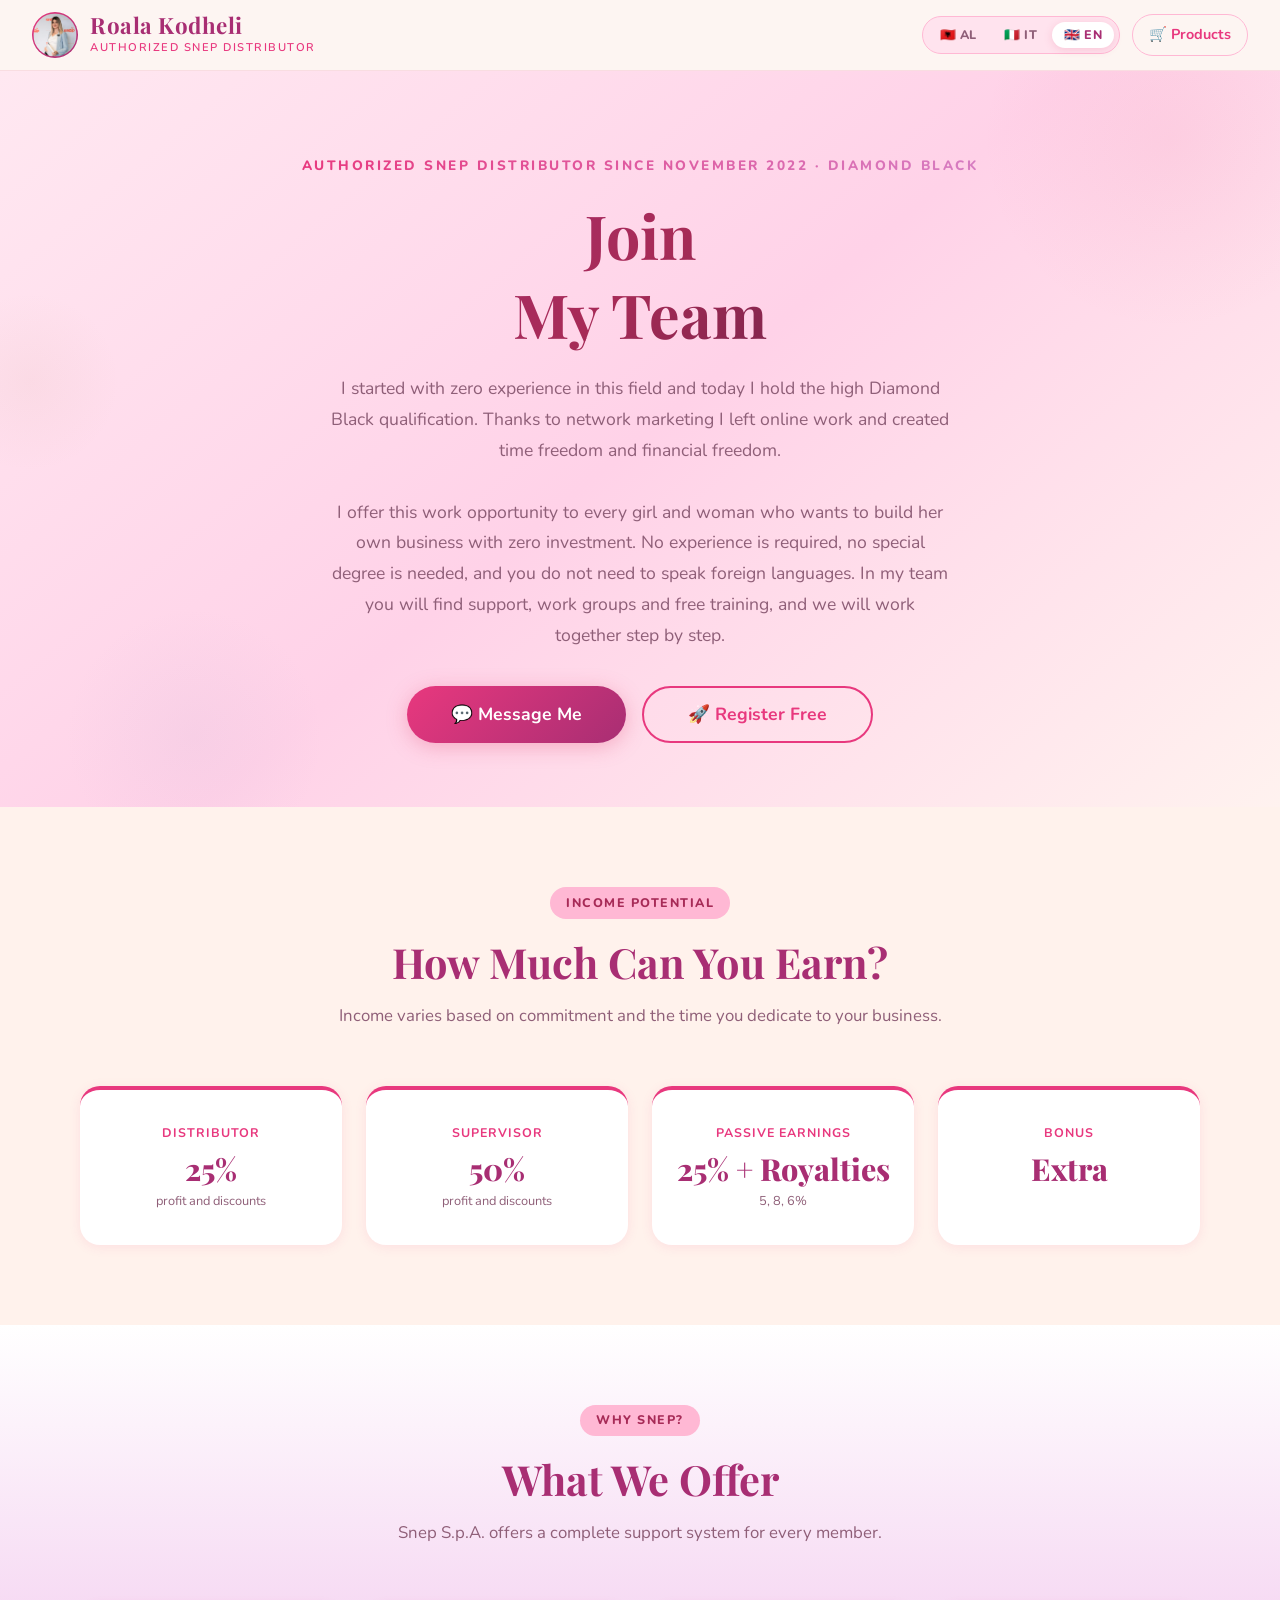
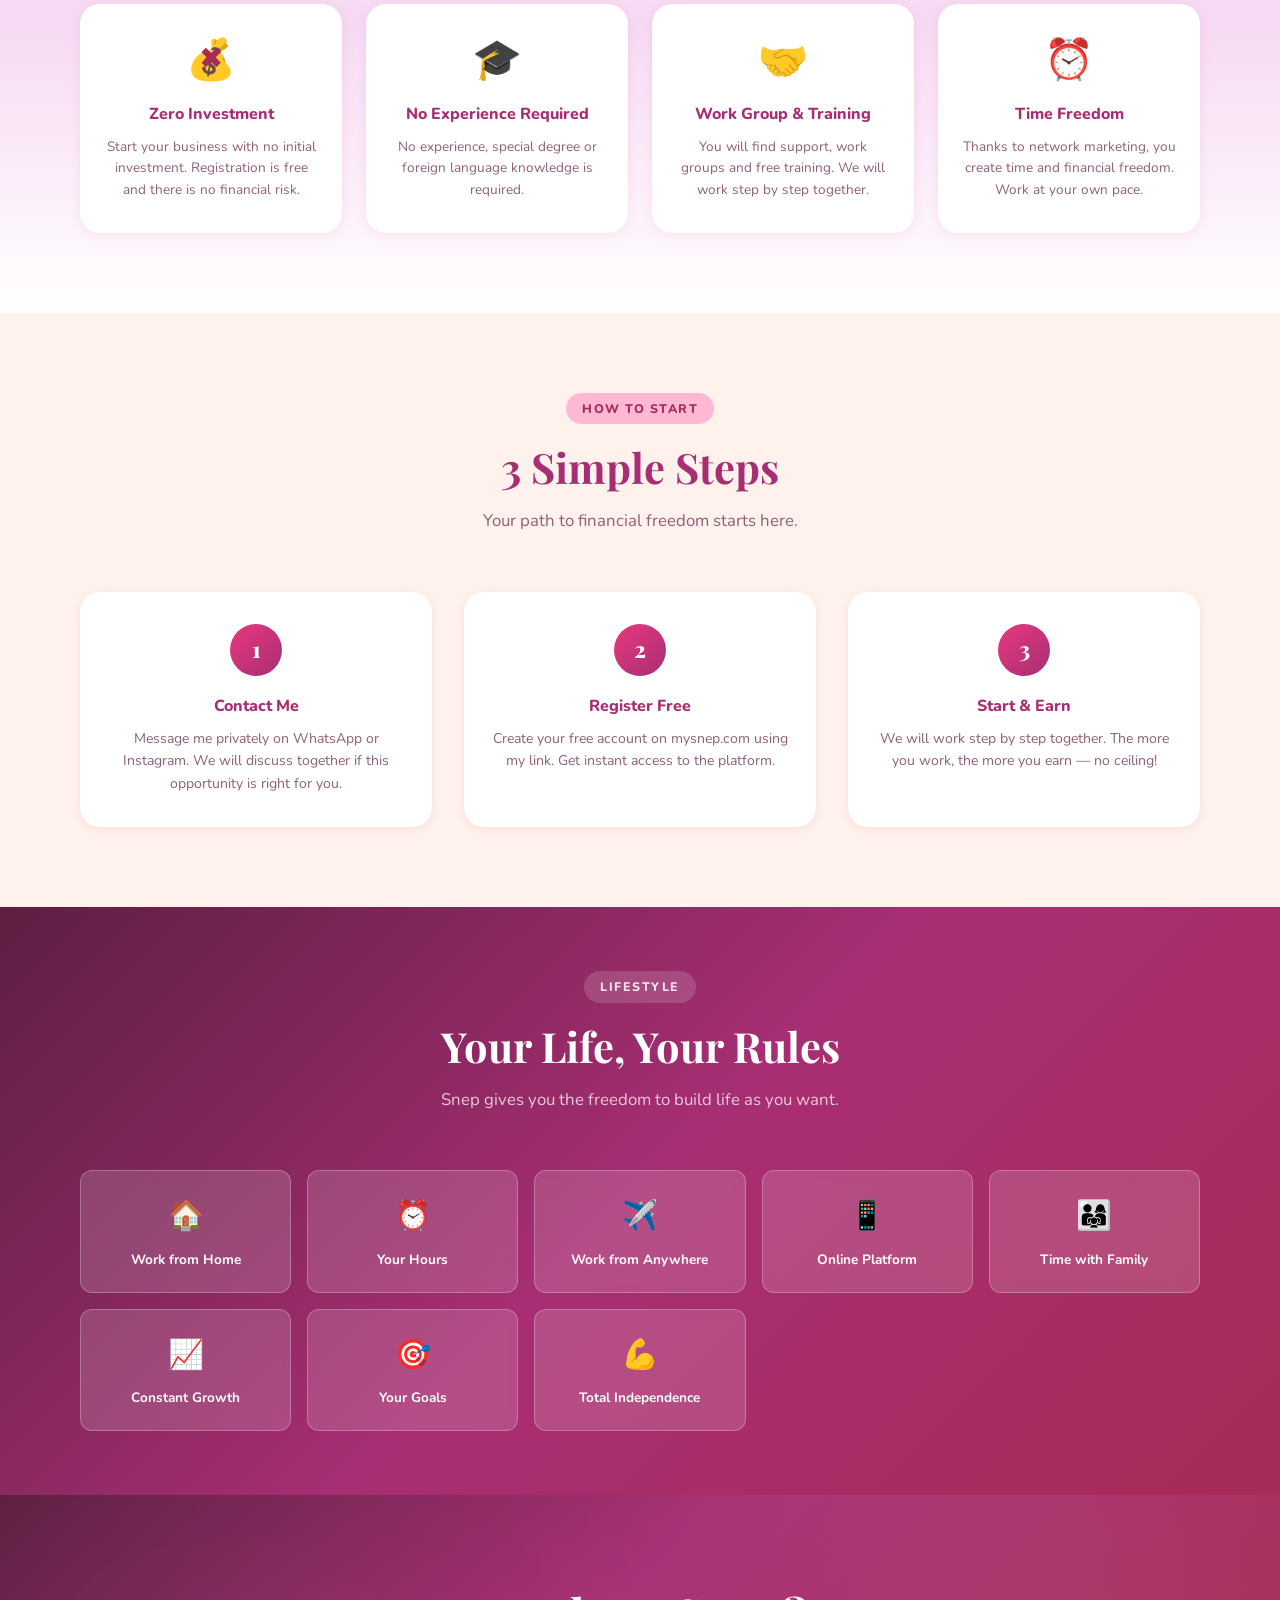
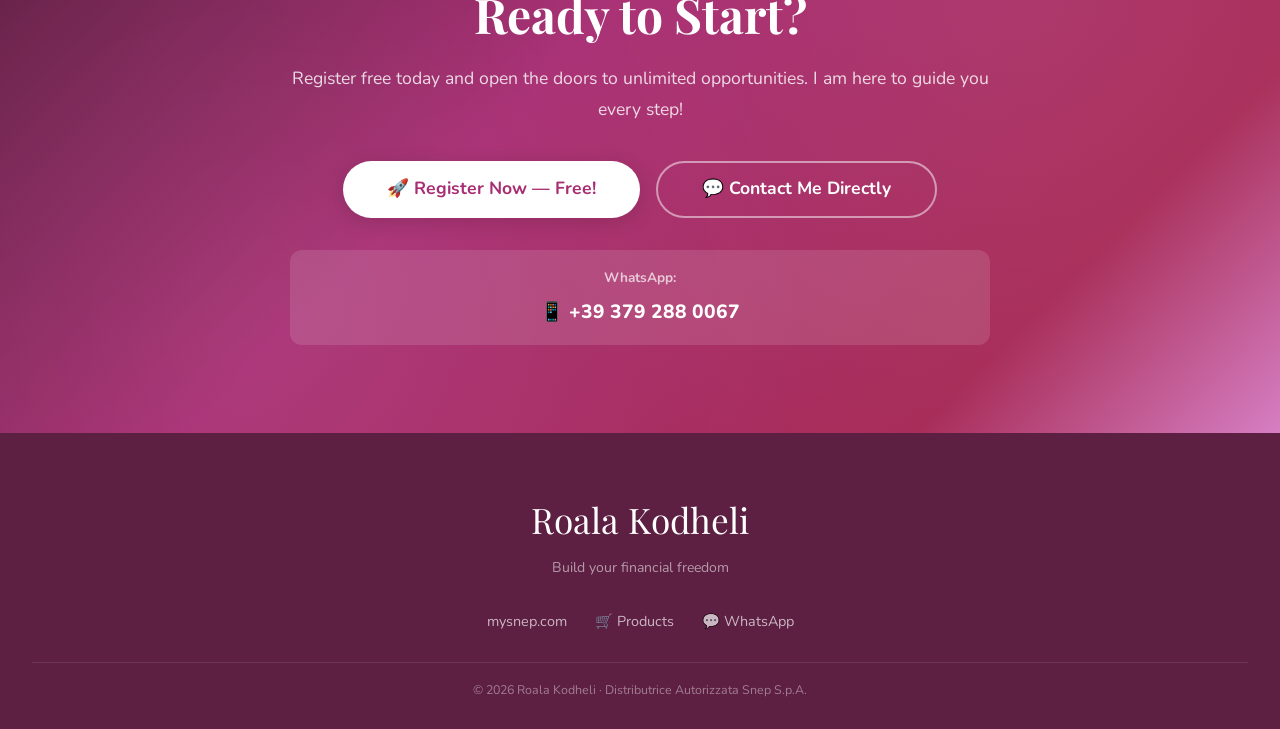
==== commit 69da7717: "Update zero investment icon overlay" ====
--- a/bashkohu.html
+++ b/bashkohu.html
@@ -81,7 +81,27 @@
       transition: transform 0.3s ease;
     }
     .why-card:hover { transform: translateY(-4px); }
-    .why-icon { font-size: 2.5rem; margin-bottom: 1rem; }
+    .why-icon {
+      position: relative;
+      font-size: 2.5rem;
+      margin-bottom: 1rem;
+      display: inline-flex;
+      align-items: center;
+      justify-content: center;
+      width: 3rem;
+      height: 3rem;
+    }
+    .why-icon.why-icon-zero::after {
+      content: '✖';
+      position: absolute;
+      inset: 0;
+      display: flex;
+      align-items: center;
+      justify-content: center;
+      font-size: 1.8rem;
+      color: var(--pink-dark);
+      pointer-events: none;
+    }
     .why-title { font-weight: 800; font-size: 1rem; color: var(--plum); margin-bottom: 0.5rem; }
     .why-desc { font-size: 0.85rem; color: var(--text-muted); line-height: 1.6; }
 
@@ -256,7 +276,7 @@
     </div>
     <div class="why-grid">
       <div class="why-card reveal">
-        <div class="why-icon">�</div>
+        <div class="why-icon why-icon-zero">💰</div>
         <div class="why-title" data-i18n="why.card1.title">Zero Investime</div>
         <div class="why-desc" data-i18n="why.card1.desc">Fillo biznesin tënd pa investime fillestare. Regjistrimi është falas dhe nuk ka rrezik financiar.</div>
       </div>
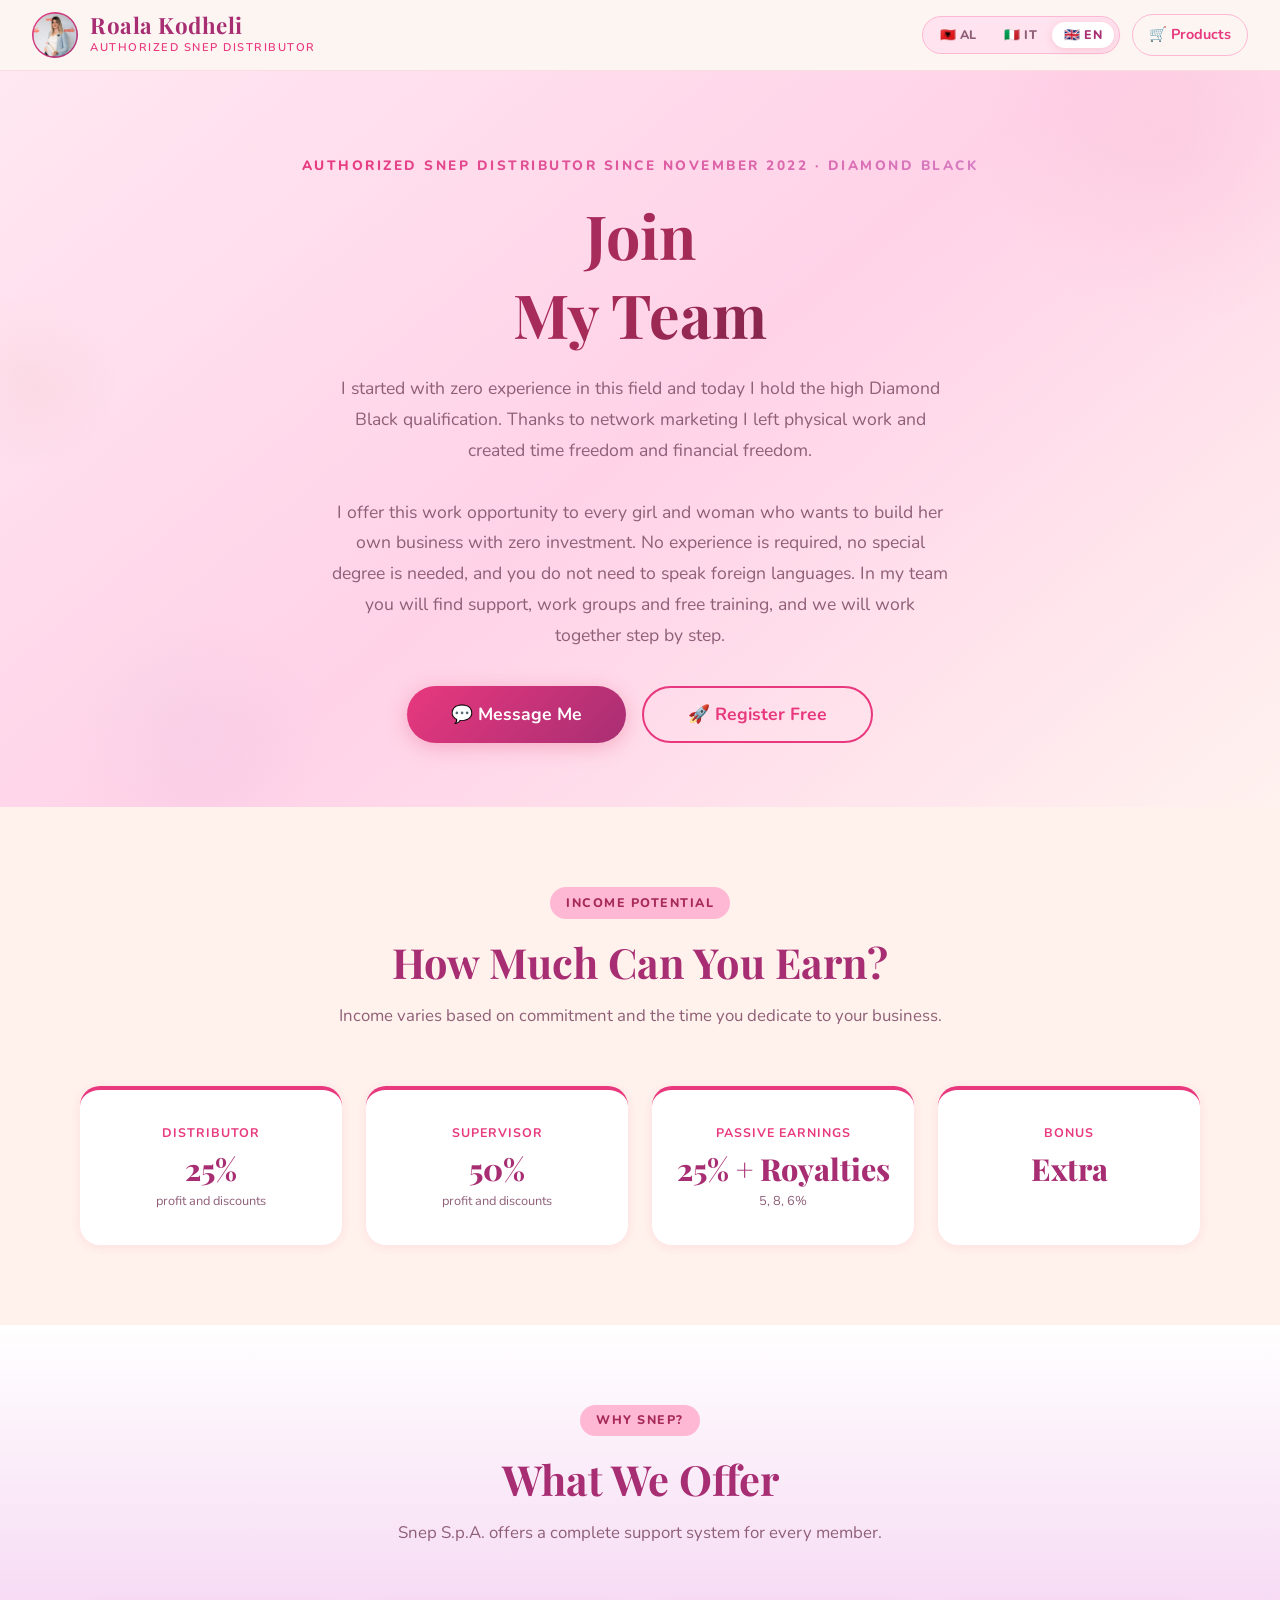
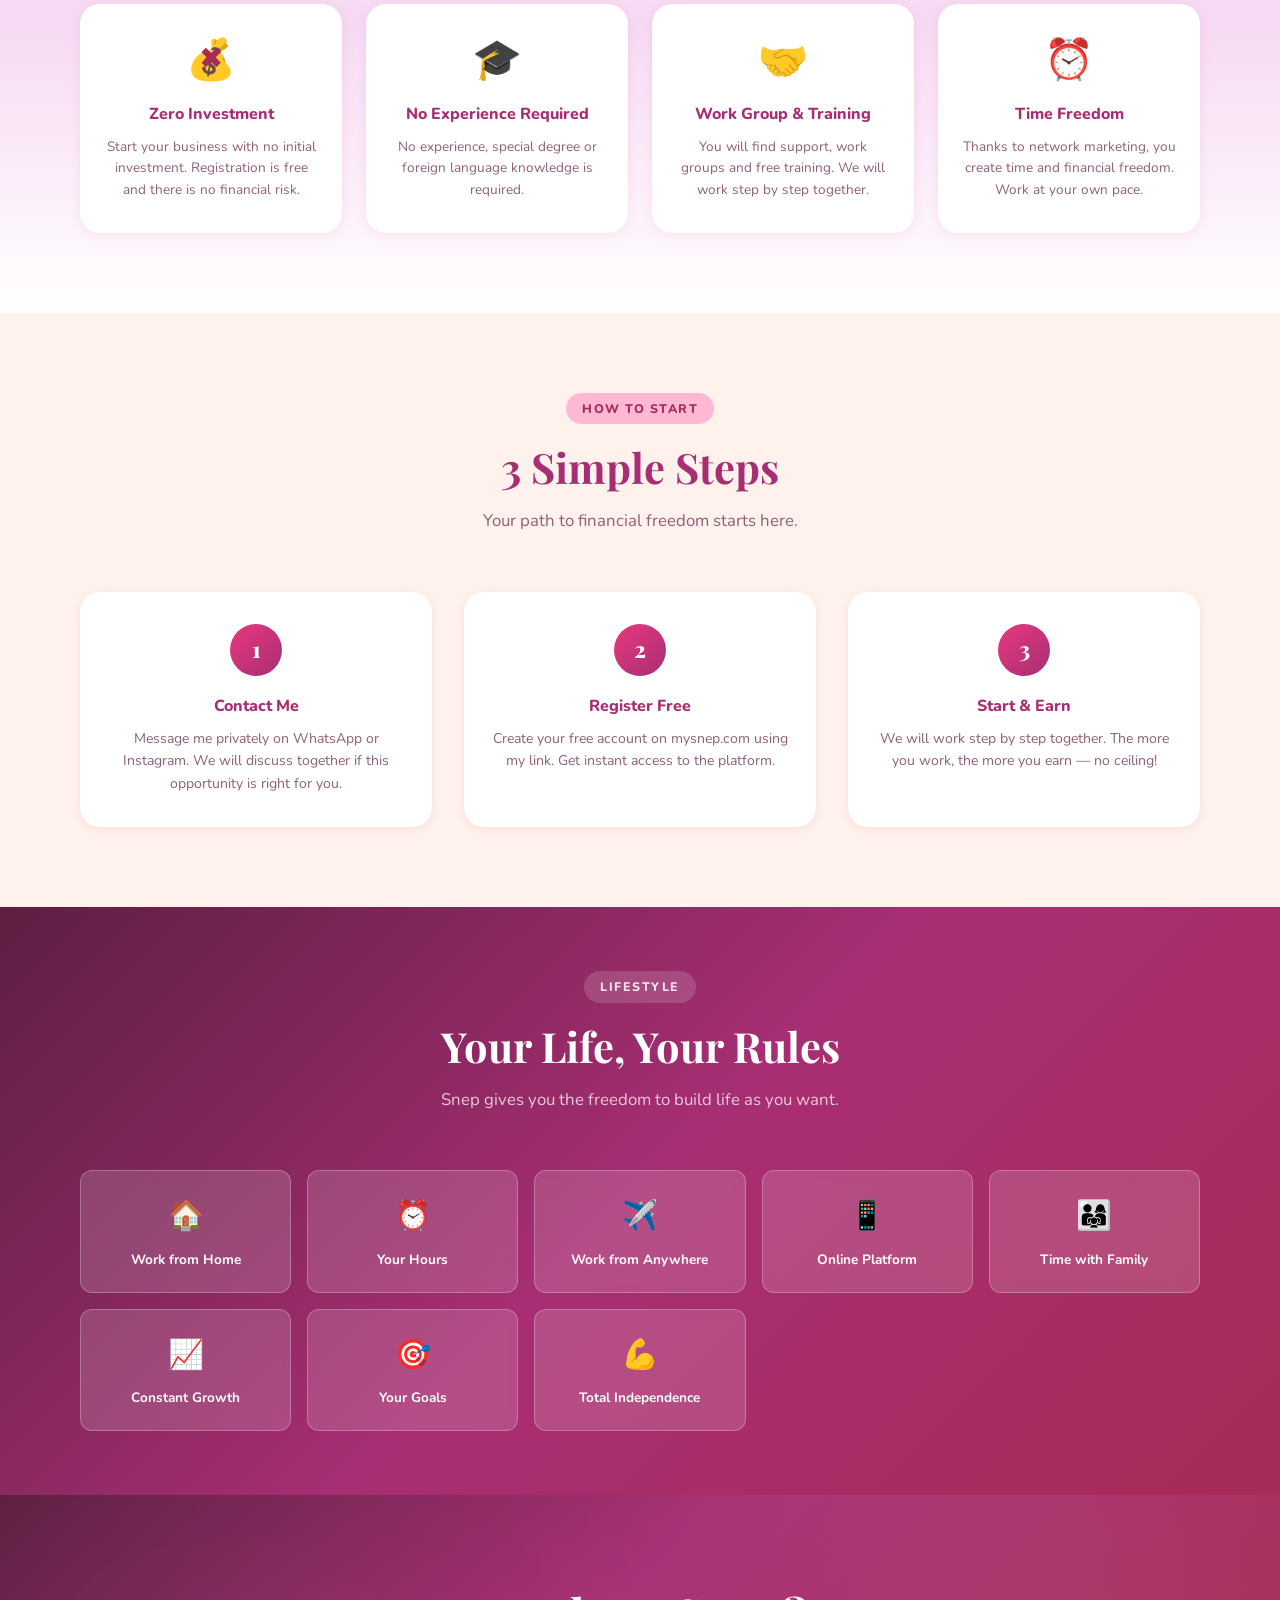
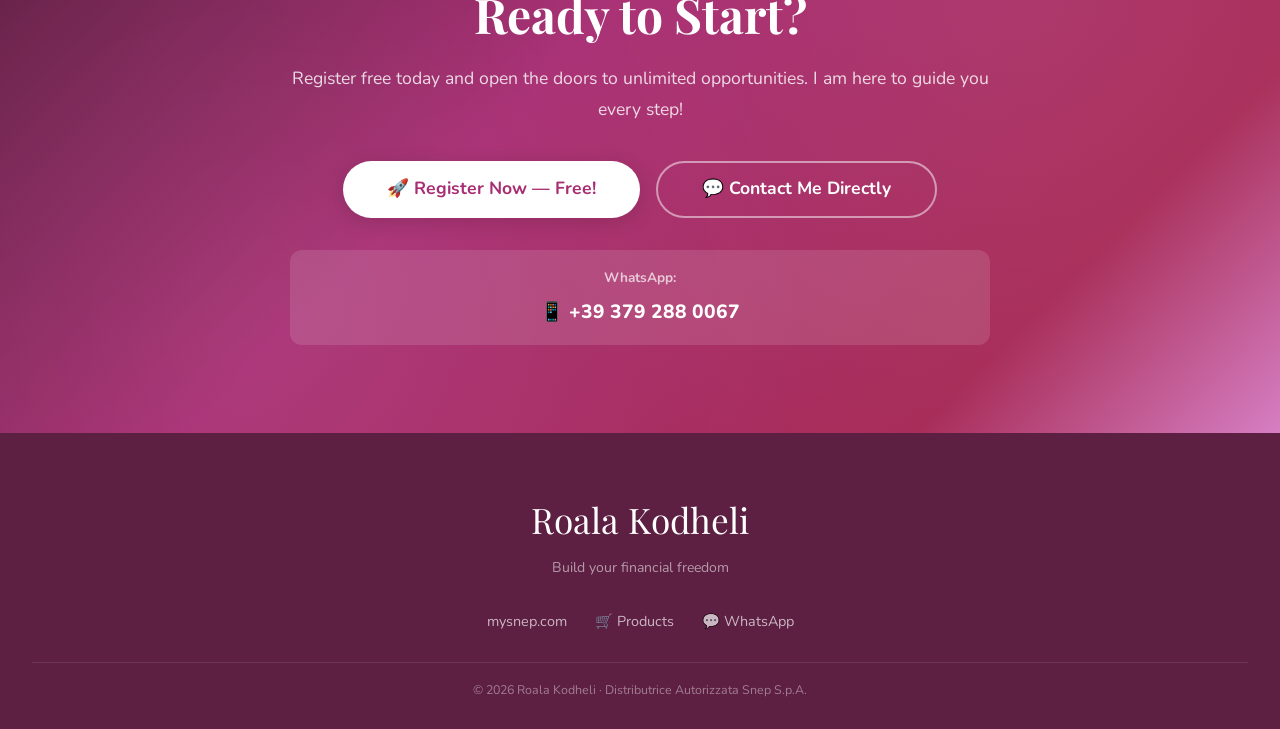
==== commit 19994fe6: "Update hero subtitle copy to physical work" ====
--- a/bashkohu.html
+++ b/bashkohu.html
@@ -424,7 +424,7 @@
     "nav.products": "🛒 Produktet",
     "hero.eyebrow": "Distributore e Autorizuar Snep nga Nëntori 2022 · Diamond Black",
     "hero.title": "Behu Pjesë<br>e Ekipit Tim",
-    "hero.subtitle": "Kam nisur me zero eksperiencë në këtë fushë dhe sot mbaj kualifikimin e lartë Diamond Black.<br><br>Falë network marketing kam hequr dorë nga puna online dhe sot kam krijuar lirinë e kohës dhe lirinë financiare.<br><br>Ofruaj këtë mundësi punë çdo vajze dhe gruaje që dëshiron të krijojë biznesin e saj me zero investime. Nuk kërkohet të kesh eksperiencë, as shkollë të lartë të caktuar, as të njohesh një gjuhë të huaj. Në ekipitin tim do gjesh mbështetje, grupe punë dhe trajnime falas dhe gjithashtu do punojmë hap pas hapi së bashku.<br><br>",
+    "hero.subtitle": "Kam nisur me zero eksperiencë në këtë fushë dhe sot mbaj kualifikimin e lartë Diamond Black.<br><br>Falë network marketing kam hequr dorë nga puna fizike dhe sot kam krijuar lirinë e kohës dhe lirinë financiare.<br><br>Ofruaj këtë mundësi punë çdo vajze dhe gruaje që dëshiron të krijojë biznesin e saj me zero investime. Nuk kërkohet të kesh eksperiencë, as shkollë të lartë të caktuar, as të njohesh një gjuhë të huaj. Në ekipitin tim do gjesh mbështetje, grupe punë dhe trajnime falas dhe gjithashtu do punojmë hap pas hapi së bashku.<br><br>",
     "hero.focus": "Çfarë po kërkoj?",
     "hero.cta": "Më shkruaj në privat",
     "hero.btn1": "💬 Shkruaj në Privat",
@@ -483,7 +483,7 @@
     "nav.products": "🛒 Prodotti",
     "hero.eyebrow": "Distributrice Autorizzata Snep da Novembre 2022 · Diamond Black",
     "hero.title": "Unisciti<br>al Mio Team",
-    "hero.subtitle": "Ho iniziato senza alcuna esperienza in questo settore e oggi ho raggiunto la qualifica Diamond Black. Grazie al network marketing ho lasciato il lavoro online e ho creato la libertà del tempo e la libertà finanziaria.<br><br>Offro questa opportunità di lavoro a ogni ragazza e donna che desidera creare il suo business con zero investimenti. Non è richiesta esperienza, nessuna laurea specifica e non è necessario conoscere lingue straniere. Nel mio team troverai supporto, gruppi di lavoro e formazione gratuita e lavoreremo insieme passo dopo passo.",
+    "hero.subtitle": "Ho iniziato senza alcuna esperienza in questo settore e oggi ho raggiunto la qualifica Diamond Black. Grazie al network marketing ho lasciato il lavoro fisico e ho creato la libertà del tempo e la libertà finanziaria.<br><br>Offro questa opportunità di lavoro a ogni ragazza e donna che desidera creare il suo business con zero investimenti. Non è richiesta esperienza, nessuna laurea specifica e non è necessario conoscere lingue straniere. Nel mio team troverai supporto, gruppi di lavoro e formazione gratuita e lavoreremo insieme passo dopo passo.",
     "hero.focus": "Cosa cerco?",
     "hero.cta": "Scrivimi in privato",
     "hero.btn1": "💬 Scrivi in Privato",
@@ -542,7 +542,7 @@
     "nav.products": "🛒 Products",
     "hero.eyebrow": "Authorized Snep Distributor since November 2022 · Diamond Black",
     "hero.title": "Join<br>My Team",
-    "hero.subtitle": "I started with zero experience in this field and today I hold the high Diamond Black qualification. Thanks to network marketing I left online work and created time freedom and financial freedom.<br><br>I offer this work opportunity to every girl and woman who wants to build her own business with zero investment. No experience is required, no special degree is needed, and you do not need to speak foreign languages. In my team you will find support, work groups and free training, and we will work together step by step.",
+    "hero.subtitle": "I started with zero experience in this field and today I hold the high Diamond Black qualification. Thanks to network marketing I left physical work and created time freedom and financial freedom.<br><br>I offer this work opportunity to every girl and woman who wants to build her own business with zero investment. No experience is required, no special degree is needed, and you do not need to speak foreign languages. In my team you will find support, work groups and free training, and we will work together step by step.",
     "hero.focus": "What am I looking for?",
     "hero.cta": "Message me privately",
     "hero.btn1": "💬 Message Me",
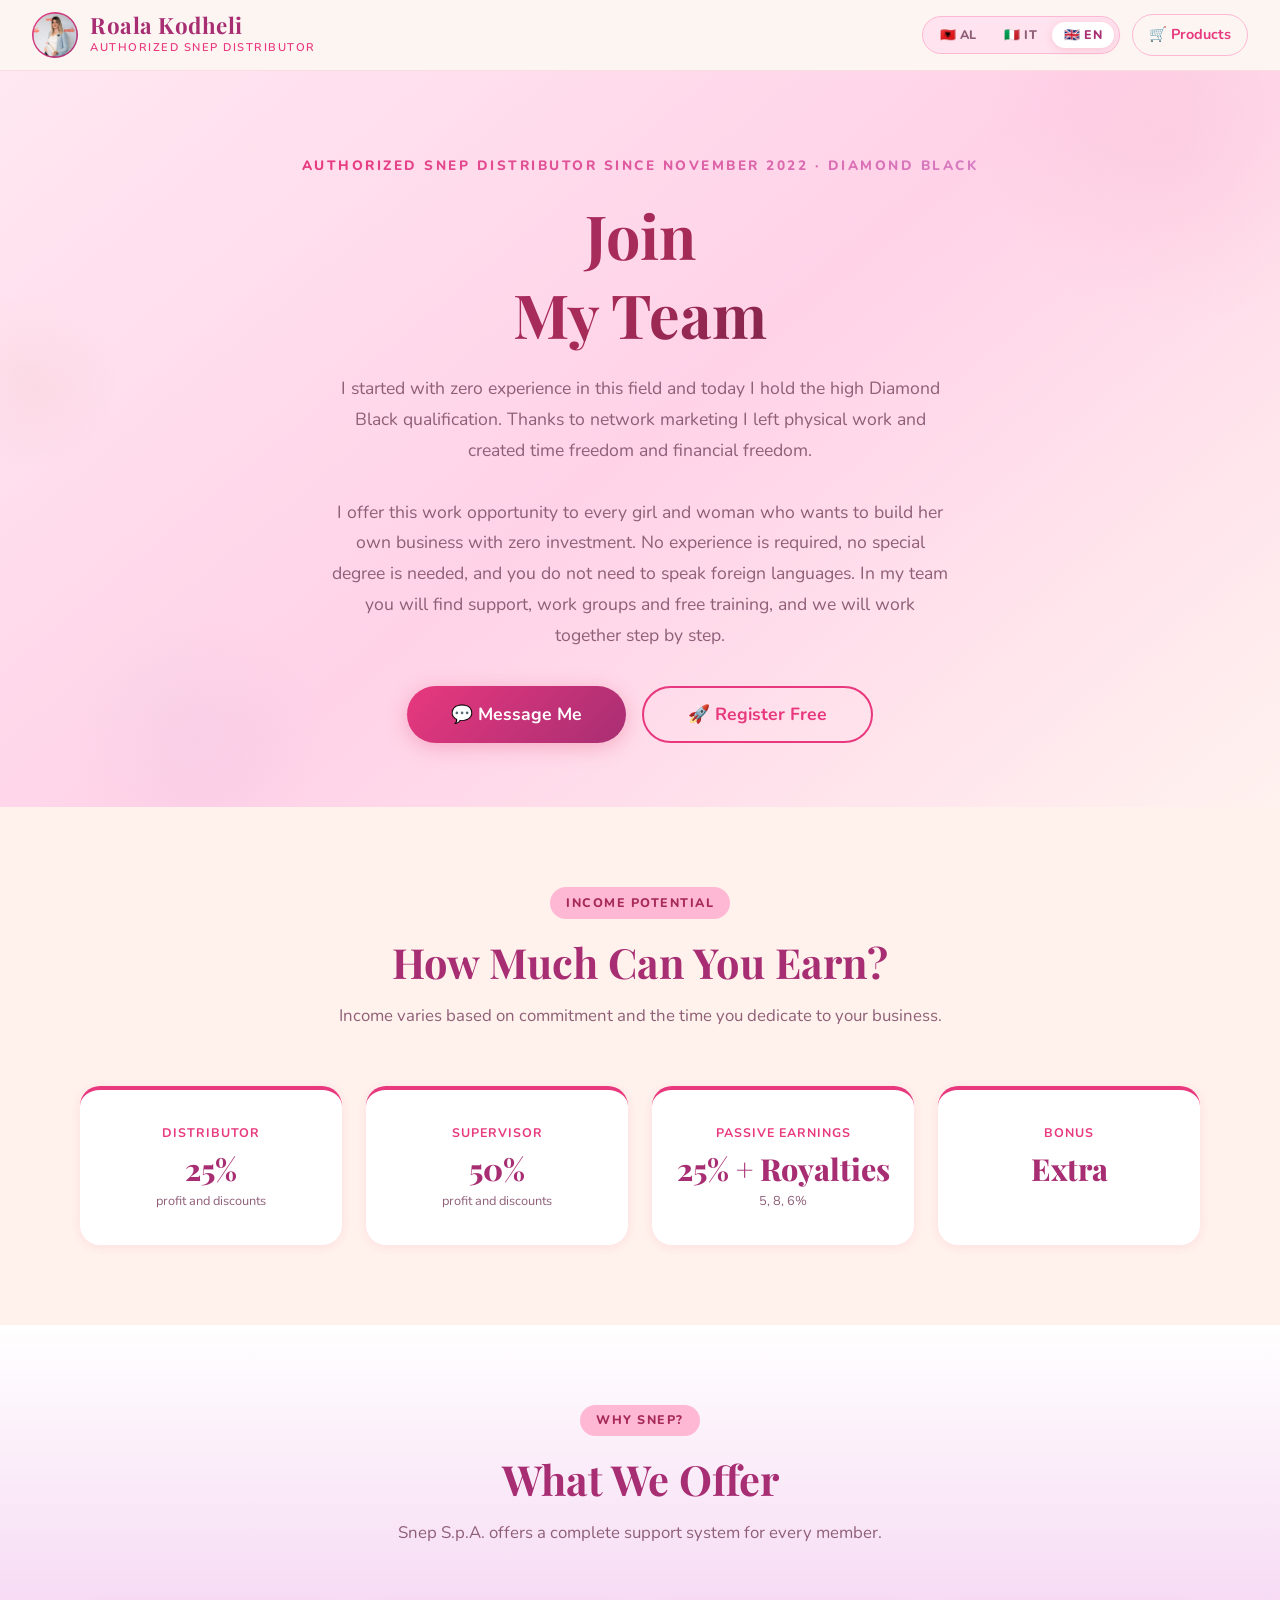
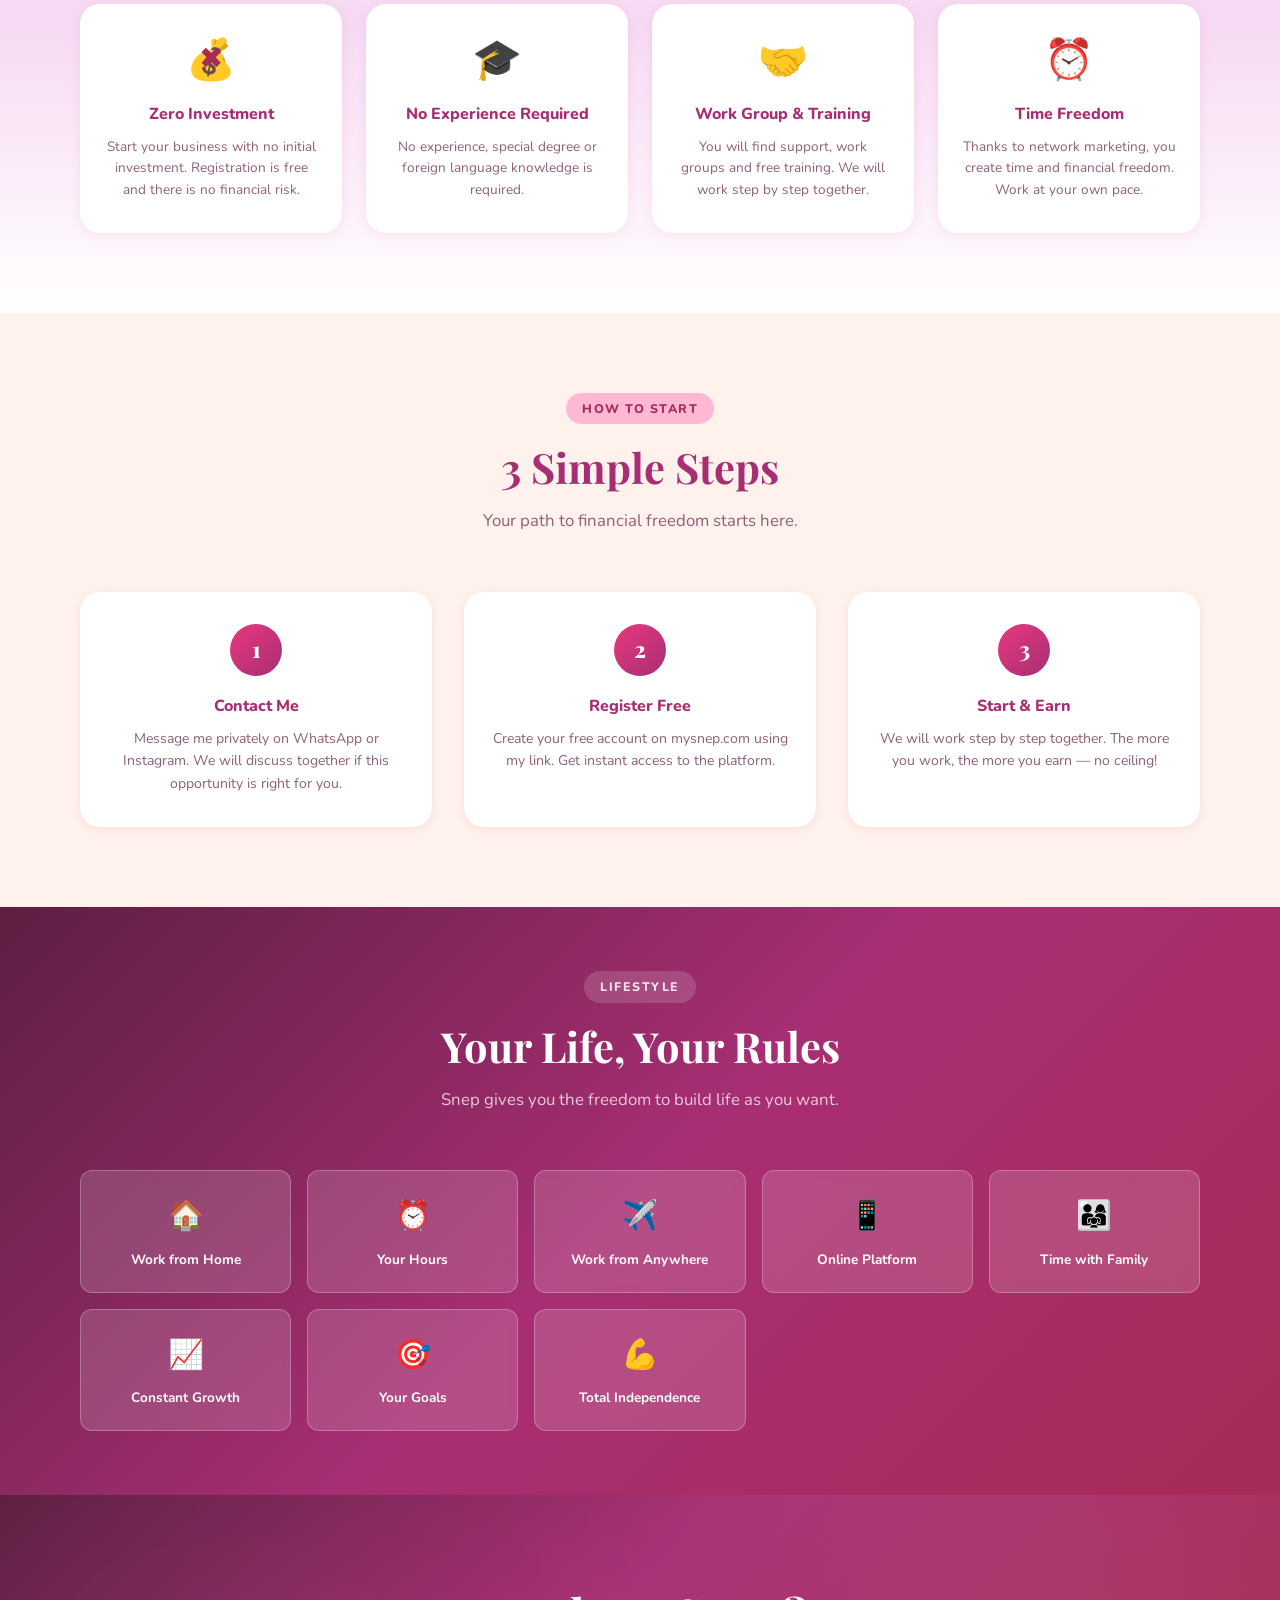
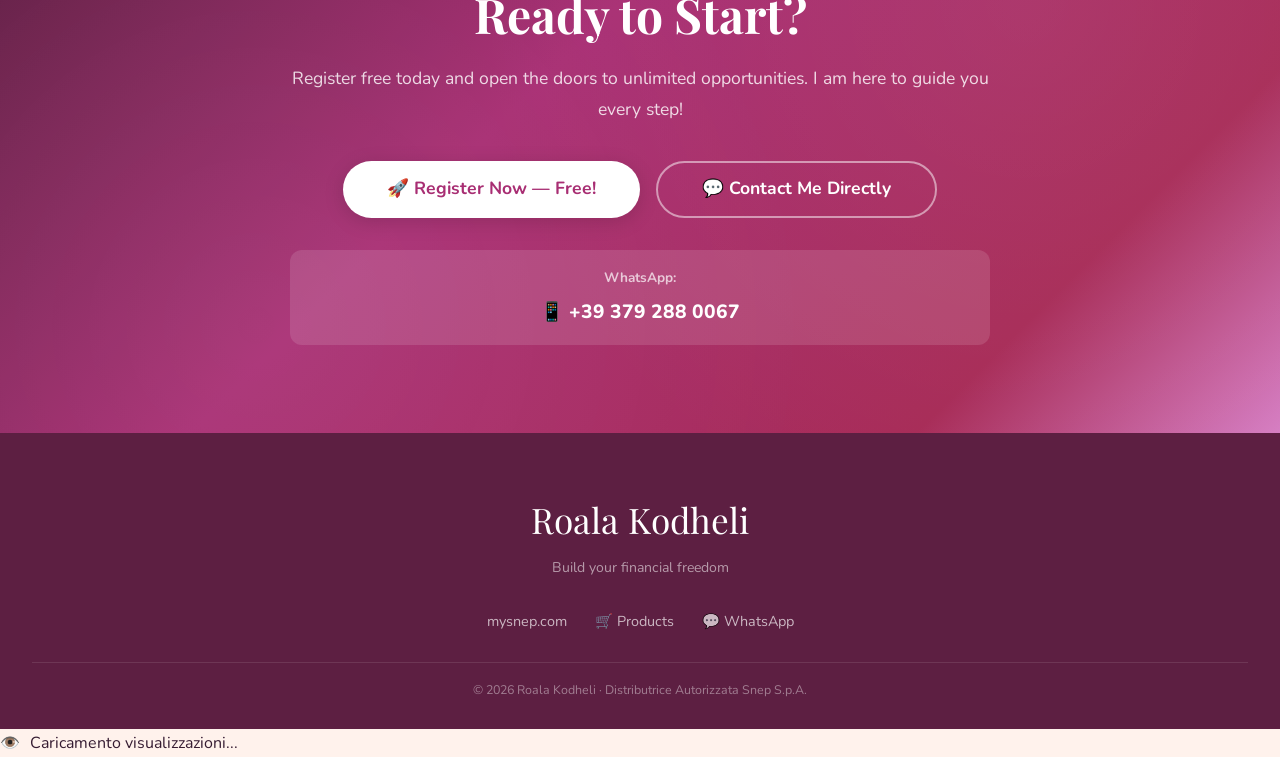
==== commit 068f2474: "Add optional visitor counter badge and update pages for counter visibility" ====
--- a/bashkohu.html
+++ b/bashkohu.html
@@ -5,6 +5,14 @@
   <meta name="viewport" content="width=device-width, initial-scale=1.0"/>
   <title>Roala Kodheli — Behu Pjesë e Ekipit Tim</title>
   <meta name="description" content="Roala Kodheli · Distributore e Autorizuar Snep S.p.A. — Ndërto biznesin tënd me zero investime. Bashkohu ekipit tim sot!"/>
+  <!-- Google Analytics 4: replace G-XXXXXXXXXX with your measurement ID -->
+  <script async src="https://www.googletagmanager.com/gtag/js?id=G-XXXXXXXXXX"></script>
+  <script>
+    window.dataLayer = window.dataLayer || [];
+    function gtag(){dataLayer.push(arguments);}
+    gtag('js', new Date());
+    gtag('config', 'G-XXXXXXXXXX');
+  </script>
   <link rel="stylesheet" href="style.css"/>
   <script>if(localStorage.getItem('snep_v')!=='2'){Object.keys(localStorage).filter(k=>k.startsWith('snep-snap')).forEach(k=>localStorage.removeItem(k));localStorage.setItem('snep_v','2');}</script>
   <style>
@@ -691,5 +699,7 @@
 });
 </script>
 <script src="editor.js"></script>
+  <div class="page-view-badge" data-page-key="bashkohu">Caricamento visualizzazioni...</div>
+  <script src="visitor-counter.js"></script>
 </body>
 </html>
--- a/style.css
+++ b/style.css
@@ -558,6 +558,25 @@
 }
 .author-info { font-size: 0.8rem; color: var(--text-muted); }
 
+..page-view-badge {
+  display: none;
+  position: fixed;
+  left: 1rem;
+  bottom: 1rem;
+  z-index: 9999;
+  padding: 0.85rem 1rem;
+  border-radius: 999px;
+  background: rgba(255, 255, 255, 0.96);
+  color: #3b0a3f;
+  font-weight: 700;
+  font-size: 0.9rem;
+  box-shadow: 0 16px 30px rgba(0, 0, 0, 0.12);
+  border: 1px solid rgba(255, 93, 150, 0.15);
+}
+.page-view-badge::before {
+  content: '👁️ ';
+  margin-right: 0.35rem;
+}
 /* =====================================================
    ABOUT SNEP SECTION
    ===================================================== */
